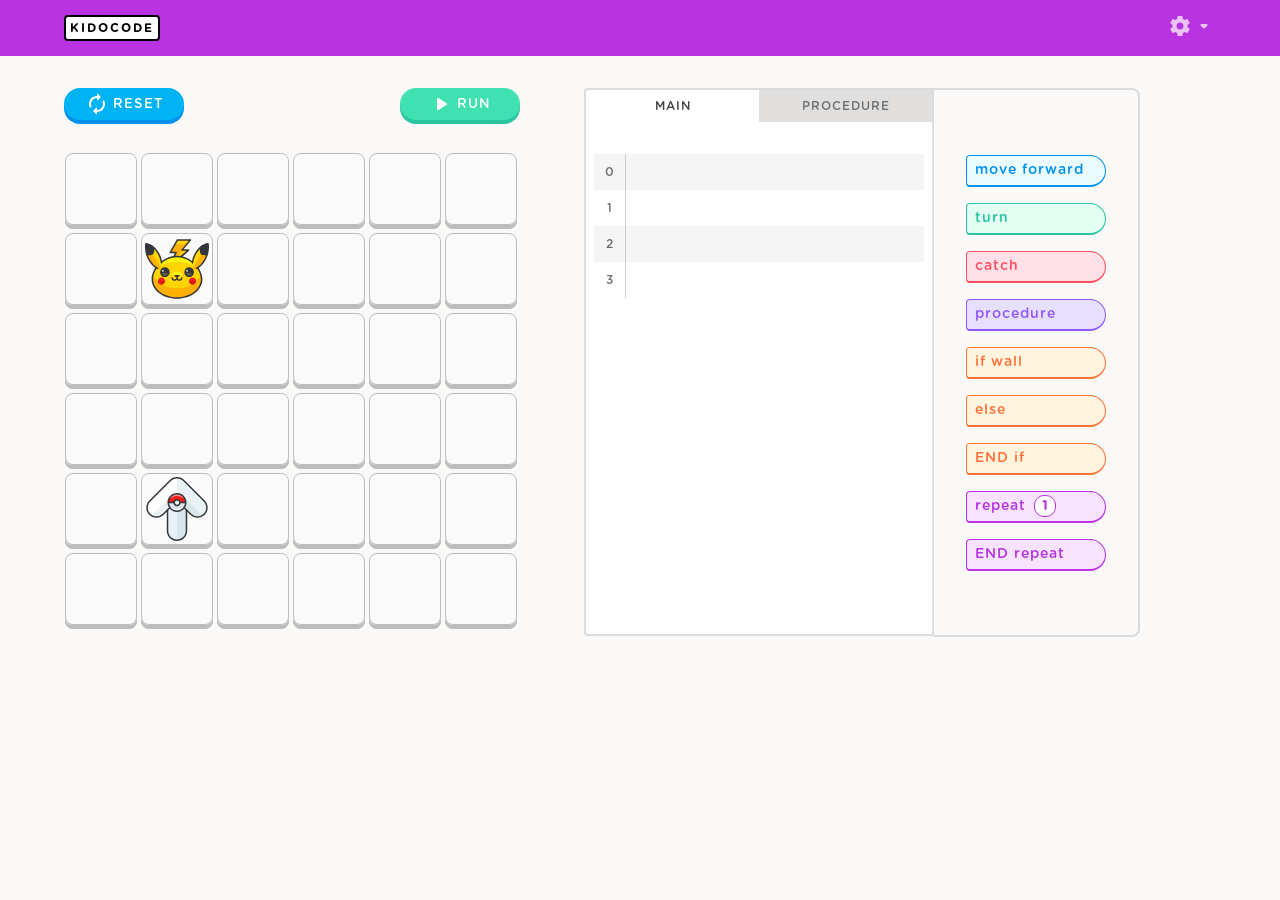
==== index.html @ e40758e6 "first commit" ====
<!DOCTYPE html>
<html lang="en">

<head>
    <meta charset="UTF-8">
    <title>Kidocode</title>
    <link rel="stylesheet" href="css/style.css" />
    <style>
        #palm-left{
            position: absolute;
            left: 0;
            bottom: 0;
            opacity: 0.2;
            z-index: -10;
        }
        #palm-right{
            position: absolute;
            right: 0;
            bottom: 0;
            opacity: 0.2;
            z-index: -10;
        }
    </style>
</head>

<body>
    <!-- <img id="palm-left" src="/img/palm-left.png" width="200px">
    <img id="palm-right" src="/img/palm-right.png" width="200px"> -->
    <nav>
        <!-- <div class="logo">poke<span style="display:inline-block; transform:rotate(180deg); font-size: 18px;margin-right: 4px;">&#8623;</span>code</div> -->
        <div class="logo">kidocode</div>

        <div class="menu">
            <div class="settings-icon" title="settings"><img src="img/settings.svg"><img src="img/arrow_drop_down.svg">
            </div>
        </div>
    </nav>
    <!-- <span>&#8623;</span> -->
    <main>
        <section id="playSection">
            <div id="btnContainer">
                <button class="reset actionbtn hover" id="reset"><img src="img/replay.svg"><span>reset</span></button>
                <button class="run actionbtn hover" id="run"><img src="img/play-arrow.svg"><span>run</span></button>
            </div>
            <div style="display:none;">
                <img id="tile" src="img/tile.svg">
                <img id="robot" src="img/up-arrow.svg">
                <img id="bitcoin" src="img/pikachu.svg">
            </div>
            <div id="canvasContainer">
                <canvas id="canvas">
                    Your browser does not support HTML5 Canvas!
                </canvas>
            </div>
        </section>

        <section id="codeSection">
            <div id="zone">
                <div class="tabs">
                    <button class="tablinks active" onclick="switchParent(event, 'parent1')">main</button>
                    <button class="tablinks" onclick="switchParent(event, 'parent2')">procedure</button>
                </div>

                <div class="code-area tabcontent parent" id="parent1" style="display: block;">
                    <div id="main-area" class="code-zone main-area">
                        <div class="code-line" draggable="true">
                            <div class="line-number"></div>
                            <div class="line-content droppable"></div>
                            <div class="delete-line" onclick="emptyLine(this)">x</div>
                        </div>
                        <div class="code-line" draggable="true">
                            <div class="line-number"></div>
                            <div class="line-content droppable"></div>
                            <div class="delete-line">x</div>
                        </div>
                        <div class="code-line" draggable="true">
                            <div class="line-number"></div>
                            <div class="line-content droppable"></div>
                            <div class="delete-line">x</div>
                        </div>
                        <div class="code-line" draggable="true">
                            <div class="line-number"></div>
                            <div class="line-content droppable"></div>
                            <div class="delete-line">x</div>
                        </div>
                    </div>
                </div>

                <div class="code-area tabcontent" id="parent2">
                    <div class="code-zone procedure-area">
                        <div class="code-line" draggable="true">
                            <div class="line-number"></div>
                            <div class="line-content droppable"></div>
                            <div class="delete-line" onclick="emptyLine(this)">x</div>
                        </div>
                        <div class="code-line" draggable="true">
                            <div class="line-number"></div>
                            <div class="line-content droppable"></div>
                            <div class="delete-line">x</div>
                        </div>
                        <div class="code-line" draggable="true">
                            <div class="line-number"></div>
                            <div class="line-content droppable"></div>
                            <div class="delete-line">x</div>
                        </div>
                    </div>
                </div>
            </div>
            <div class="code-blocks-container">
                <div id="forward" class="forward code-block draggable" data-command="forward" draggable="true">
                    <span>move forward</span>
                </div>
                <div id="turn" class="turn code-block draggable" data-command="turn" draggable="true">
                    <span>turn</span>
                </div>
                <div id="catch" class="catch code-block draggable" data-command="catch" draggable="true">
                    <span>catch</span>
                </div>
                <div id="proc" class="proc code-block draggable" data-command="proc" draggable="true">
                    <span>procedure</span>
                </div>
                <div id="ifwall" class="ifwall code-block draggable" data-command="ifwall" draggable="true">
                    <span>if wall</span>
                </div>
                <div id="else" class="else code-block draggable" data-command="else" draggable="true">
                    <span>else</span>
                </div>
                <div id="endif" class="ifwall code-block draggable" data-command="endif" draggable="true">
                    <span>END if</span>
                </div>
                <div id="repeat" class="repeat code-block draggable" data-command="repeat" draggable="true">
                        <div>repeat</div><div class="nrit" onclick="increaseValue(this)">1</div>
                       
                </div>
                <div id="endrepeat" class="repeat code-block draggable" data-command="endrepeat" draggable="true">
                    <span>END repeat</span>
                </div>
            </div>
        </section>



    </main>
    <script src="js/main.js"></script>
    <script src="js/moveable.js"></script>
    <script src="js/drag-and-drop.js"></script>
    <script>

        function emptyLine(elem){
            const previousSibling = elem.previousElementSibling;
            previousSibling.removeChild(previousSibling.childNodes[0]);
            previousSibling.classList.add('droppable');
        }
        function increaseValue(item){
            let value = Number(item.innerHTML);
             if(value<5){
                 value++;
                 item.innerHTML = value;
                
             }
             if(value>=5){
                    value = 1;
                    item.innerHTML = value;
             }
                
             
            
        }        
       
        //    const codeLine = document.getElementsByClassName("code-line");
            const lineNumber = document.getElementsByClassName("line-number");
            for (i = 0; i < lineNumber.length; i++) {
                if(lineNumber[i].parentElement.parentElement.classList.contains('main-area'))
                    lineNumber[i].innerHTML=i;
            }
            function blockImportance(block){
                if(block.classList.contains('forward')){
                    return 1;
                }
                if(block.classList.contains('ifwall')){
                    return 2;
                }
                if(block.classList.contains('repeat')){
                    return 3;
                }
            }
            const children = document.getElementById('main-area').children;
            for (let i = 0; i < children.length; i++) {
                let element = children[i].childNodes[3].childNodes[1];
                element.style.backgroundColor = 'red';
                 let nextElement = children[i+1].childNodes[3].childNodes[1];
                if(blockImportance(nextElement)<blockImportance(element)){
                    nextElement.style.marginLeft = "16px";
                }
            }
        
    </script>
    <script>
        function switchParent(evt, idParent) {
            var i, tabcontent, tablinks;
            tabcontent = document.getElementsByClassName("tabcontent");
            for (i = 0; i < tabcontent.length; i++) {
                tabcontent[i].style.display = "none";
                tabcontent[i].classList.remove('parent');
            }
            tablinks = document.getElementsByClassName("tablinks");
            for (i = 0; i < tablinks.length; i++) {
                tablinks[i].className = tablinks[i].className.replace(" active", "");
            }
            document.getElementById(idParent).style.display = "block";
            document.getElementById(idParent).className += " parent";
            evt.currentTarget.className += " active";
        }

    </script>
</body>

</html>
---- css/style.css ----
@font-face {
  font-family: gotham;
  src: url(/fonts/GothamRounded-Medium.otf);
}
@font-face {
  font-family: gotham;
  src: url(/fonts/GothamRounded-Bold.otf);
  font-weight: bold;
}

* {
  -moz-box-sizing: border-box;
  -webkit-box-sizing: border-box;
  box-sizing: border-box;
  margin: 0;
  padding: 0;
  -webkit-user-select: none;
  /* Chrome all / Safari all */
  -moz-user-select: none;
     /* Firefox all */
  -ms-user-select: none;
      /* IE 10+ */
  user-select: none;
          /* Likely future */;
}
:root{
  --green:#3FE1B0;
  --darkgreen:#2BC4A2;
  --blue:#00B3F5;
  --darkblue:#0290EE;
  --purple:#D64CF1;
  --darkpurple:#B933E1;
  --red:#FF505F;
  --darkred:#E02950;
  --white:#FFFFFF;
  --lightgray:#FFFFFF;
  --gray:#EAEAEA;
  --darkgray:#6E6E6E;
  --yellow:#FFBD4F;
  --darkyellow:#FFA537;
  --orange:#FE8A4F;
  --darkorange:#FF7139;
  --violet: #AC71FF;
  --darkviolet: #9059FF;
}
p, 
input {
  -webkit-user-select: text;
  -khtml-user-select: text;
  -moz-user-select: text;
  -o-user-select: text;
  user-select: text;
}

::selection {
  background: transparent;
}

::-moz-selection {
  background: transparent;
}

body {
  background-color: #FAF9F8;
  font-family: gotham, Arial, Helvetica, sans-serif;
  letter-spacing: 1px;
}

button {
  background-color: transparent;
  border: none;
  font-family: gotham, Arial, Helvetica, sans-serif;
  text-transform: uppercase;
  letter-spacing: 1px;
  text-align: center;
  transition-duration: 0.2s;
  cursor: pointer;
}

button:active, 
button:hover, 
button:focus {
  outline: none;
}

.hover:hover {
  -webkit-filter: brightness(1.1);
  filter: brightness(1.1);
}

nav {
  width: 100%;
  display: flex;
  align-items: center;
  justify-content: space-between;
  padding-left: 64px;
  padding-right: 64px;
  height: 56px;
  /* border-bottom: 2px solid #962BB9; */
  background-color: #B933E1;
    /* background-color: white; */
    /* border: 1px solid #DBDBDB; */

}
.logo{
  padding: 4px;
  text-transform: uppercase;
  border: 2px solid rgb(0, 0, 0);
  color: black;
  font-size: 12px;
  font-weight: bold;
  border-radius: 4px;
  /* background-image: linear-gradient(to right, #53FEBE, #00B3F5); */
  background-color: white;
  letter-spacing: 2px;
  
}
.logo:hover {
	animation-name: rubberBand;
	animation-duration: .35s;
}

@-webkit-keyframes rubberBand {
  0% {transform: scale(1);}
  30% {transform: scaleX(0.95) scaleY(1.05);}
  60% {transform: scaleX(1.05) scaleY(0.95);}
  100% {transform: scale(1);}
}

@keyframes rubberBand {
  0% {transform: scale(1);}
  30% {transform: scaleX(0.95) scaleY(1.05);}
  60% {transform: scaleX(1.05) scaleY(0.95);}
  100% {transform: scale(1);}
}
.menu{
 
}
.settings-icon{
  cursor: pointer;
  opacity: 0.7;
  transition: 0.2s;
}
.settings-icon:hover{
  opacity: 1;
}
.actionbtn{
  height: 32px;
  width: 120px;
  display: flex;
  justify-content: center;
  align-items: center;
  border-radius: 16px;
  color: white;
  transition: 0.2s;
}
.actionbtn span{
  margin-left: 4px;
}
.run{
  background-color: var(--green);
  box-shadow: 0 4px var(--darkgreen);
}
.reset{
  background-color: var(--blue);
  box-shadow: 0 4px var(--darkblue);
}
#reset:active, #run:active{
  box-shadow:none;
  transform: translateY(4px);
}

main {
  width: 100%;
  display: flex;
  /* justify-content: center; */
  gap: 64px;
  padding-left: 64px;
  padding-top: 32px;
}
#btnContainer{
  display: flex;
  justify-content: space-between;
  margin-bottom: 32px;
}
#canvasContainer {

}

#codeSection {
  display: flex;
}
#zone{
  width: 350px;
}

.code-blocks-container{
  display: flex;
  flex-direction: column;
  justify-content: center;
  padding: 32px;
  gap: 16px;
  background-color:transparent;
  border: 2px solid #DBDBDB;
  border-left: none;
  border-radius: 0 8px 8px 0;
}

.code-block {
  width: 140px;
  height: 32px;
  /* line-height: 30px; */
  display: flex;
  flex-direction: row;
  align-items: center;
  padding-left: 8px;
  border-radius: 4px 16px 16px 4px;
  font-size: 14px;
  border: 1px solid;
  border-bottom-width: 2px;
  /* border-style: solid; */
  /* color:  var(--white);
  border: 2px solid var(--darkpurple);
  background-color: #F7E3FF; */
}
.draggable {
  cursor: move; /* fallback: no `url()` support or images disabled */
  cursor: -webkit-grab;
  cursor:    -moz-grab;
  cursor: grab;
}

.draggable:active {
  cursor: -webkit-grabbing;
  cursor:    -moz-grabbing;
  cursor:         grabbing;
}
.draggable:hover{
   /* -webkit-filter: brightness(1.2);
  filter: brightness(1.2);  */
  box-shadow:  0 4px 10px 0 rgba(0, 0, 0, 0.3);
}
.src-move:hover{
  cursor: move;
}
.repeat{
  color:  var(--darkpurple);
  border-color: var(--darkpurple);
  background-color: #F7E3FF;
}
.forward{
  color: var(--darkblue);
  border-color: var(--darkblue);
  background-color: #EBFCFF;
}
.catch{
  color: var(--red);
  border-color: var(--red);
  background-color: #FFE0E8;
}
.turn{
  color: var(--darkgreen);
  border-color: var(--darkgreen);
  background-color: #E3FFF3;
}
.proc{
  color: var(--darkviolet);
  border-color: var(--darkviolet);
  background-color: #E6DFFF;
}
.ifwall{
  color: var(--darkorange);
  border-color: var(--darkorange);
  background-color: #FFF4DE;
}
.else{
  color: var(--darkorange);
  border-color: var(--darkorange);
  background-color: #FFF4DE;
}

.nrit{
  cursor: pointer;
  display: flex;
  justify-content: center;
  align-items: center;
  width: 22px;
  height: 22px;
  background-color: white;
  border: 1px solid var(--darkpurple);
  margin-left: 8px;
  border-radius: 10px;
  font-weight: bold;
}
.code-area{
  width: 100%;
  display: flex;
  height: 514px;
  padding-top: 32px;
  padding-left: 8px;
  padding-right: 8px;
  background-color: #ffffff;
  border-radius: 0px 0px 0px 4px;
  border: 2px solid #DBDBDB;
  border-top: none;
  overflow: hidden;
}
.function:hover{
  overflow-y: auto;
}
.function::-webkit-scrollbar-track
 {
   
   background-color: #F7E3FF;
 }
 
 .function::-webkit-scrollbar
 {
   width: 6px;
 }
 
 .function::-webkit-scrollbar-thumb
 {
   background-image: linear-gradient(rgba(187, 64, 225, 0.7), rgba(61, 131, 223, 0.7));
   border-radius: 4px;
 }
 .function::-webkit-scrollbar-thumb:hover {
  background-image: linear-gradient(rgba(187, 64, 225, 1), rgba(61, 131, 223, 1));
}  
.code-zone{

}

.code-line{
  cursor: move;
  height: 36px;
  width: 100%;
  display: flex;
}
.code-line:nth-child(odd){
  background-color: #F5F5F5;
}
.line-number{
  display: flex;
  justify-content: center;
  align-items: center;
  width: 40px;
  font-size: 12px;
  color: #6E6E6E;
  border-right: 1px solid #ccc;
}
.line-number span{
  margin-left: 0px;
  font-size: 18px;
}
.line-content{
  width: 100%;
  padding-left: 16px;
  padding-right: 8px;
}
.delete-line{
  cursor: pointer;
  display: flex;
  justify-content: center;
  align-items: center;
  color: #FF848C;
  font-weight: bold;
  font-size: 20px;
  padding:0 8px;
  opacity: 0;
}
.delete-line:hover{
  color: var(--red);
}
.delete-line:active{
  transform: scale(1.2);
}
.code-line:hover .delete-line{
  opacity: 1;
}
/* Style the tab */
.tabs {
  height: 34px;
  border-radius: 4px 0px 0px 0px;
  background-color: #E1DFDD;
  border: 2px solid #DBDBDB;

}
  
  /* Style the buttons inside the tab */
.tabs button {
  background-color: inherit;
  float: left;
  width: 50%;
  border-radius: 3px 0px 0px 0px;
  border: none;
  outline: none;
  cursor: pointer;
  transition: 0.3s;
  font-size: 12px;
  height: 32px;
  text-transform: uppercase;
  color: #6E6E6E;
}

.tabs button:hover {
  background-color: #F1F1F1;
}
  
  /* Create an active/current tablink class */
.tabs button.active {
  background-color: #ffffff;
  /* font-weight: bold; */
  color: #424242;
}
  
  /* Style the tab content */
.tabcontent {
  display: none;
}
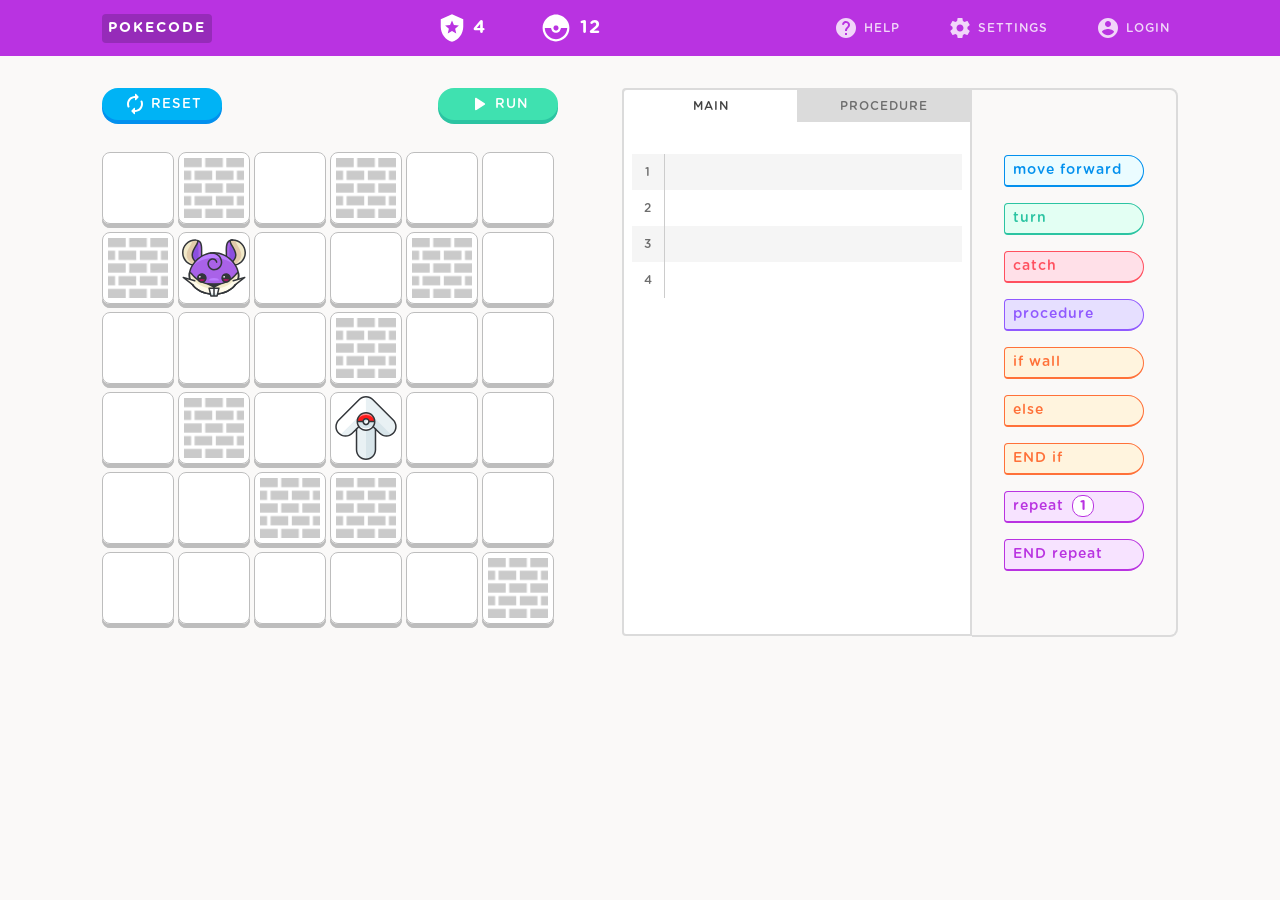
==== commit 40df9c2d: "movement added" ====
--- a/index.html
+++ b/index.html
@@ -5,41 +5,30 @@
     <meta charset="UTF-8">
     <title>Kidocode</title>
     <link rel="stylesheet" href="css/style.css" />
-    <style>
-        #palm-left{
-            position: absolute;
-            left: 0;
-            bottom: 0;
-            opacity: 0.2;
-            z-index: -10;
-        }
-        #palm-right{
-            position: absolute;
-            right: 0;
-            bottom: 0;
-            opacity: 0.2;
-            z-index: -10;
-        }
-    </style>
+    <link rel="preconnect" href="https://fonts.gstatic.com">
+    <link rel="preconnect" href="https://fonts.gstatic.com">
 </head>
 
 <body>
-    <!-- <img id="palm-left" src="/img/palm-left.png" width="200px">
-    <img id="palm-right" src="/img/palm-right.png" width="200px"> -->
     <nav>
-        <!-- <div class="logo">poke<span style="display:inline-block; transform:rotate(180deg); font-size: 18px;margin-right: 4px;">&#8623;</span>code</div> -->
-        <div class="logo">kidocode</div>
+        <div class="logo">pokecode</div>
 
+        <div class="status">
+            <div class="level"><img src="img/local_police-black-36dp.svg">&nbsp;<span class="nrlevel">4&nbsp;</span></div>
+            <div class="poke"><img src="img/pokeb.svg"><span class="nrpokemons">12</span></div>
+        </div>
         <div class="menu">
-            <div class="settings-icon" title="settings"><img src="img/settings.svg"><img src="img/arrow_drop_down.svg">
-            </div>
+            <div class="help-icon"><img src="img/help.svg">help</div>
+            <div class="settings-icon"><img src="img/settings.svg">settings</div>
+            <div class="settings-icon"><img src="img/account.svg">login</div>
         </div>
+       
     </nav>
-    <!-- <span>&#8623;</span> -->
     <main>
-        <section id="playSection">
+        <section class="play-section">
             <div id="btnContainer">
                 <button class="reset actionbtn hover" id="reset"><img src="img/replay.svg"><span>reset</span></button>
+                
                 <button class="run actionbtn hover" id="run"><img src="img/play-arrow.svg"><span>run</span></button>
             </div>
             <div style="display:none;">
@@ -60,49 +49,36 @@
                     <button class="tablinks active" onclick="switchParent(event, 'parent1')">main</button>
                     <button class="tablinks" onclick="switchParent(event, 'parent2')">procedure</button>
                 </div>
-
-                <div class="code-area tabcontent parent" id="parent1" style="display: block;">
+   
+                <div class="code-area tabcontent parent" id="parent1" style="display: flex;">
+                    <ul class="list-number">
+                        <li>1</li>
+                        <li>2</li>
+                        <li>3</li>
+                        <li>4</li>
+                    </ul>
                     <div id="main-area" class="code-zone main-area">
                         <div class="code-line" draggable="true">
-                            <div class="line-number"></div>
                             <div class="line-content droppable"></div>
                             <div class="delete-line" onclick="emptyLine(this)">x</div>
                         </div>
                         <div class="code-line" draggable="true">
-                            <div class="line-number"></div>
                             <div class="line-content droppable"></div>
-                            <div class="delete-line">x</div>
+                            <div class="delete-line" onclick="emptyLine(this)">x</div>
                         </div>
                         <div class="code-line" draggable="true">
-                            <div class="line-number"></div>
-                            <div class="line-content droppable"></div>
-                            <div class="delete-line">x</div>
+                            <div class="line-content droppable" ></div>
+                            <div class="delete-line" onclick="emptyLine(this)">x</div>
                         </div>
                         <div class="code-line" draggable="true">
-                            <div class="line-number"></div>
                             <div class="line-content droppable"></div>
-                            <div class="delete-line">x</div>
+                            <div class="delete-line" onclick="emptyLine(this)">x</div>
                         </div>
                     </div>
                 </div>
 
                 <div class="code-area tabcontent" id="parent2">
                     <div class="code-zone procedure-area">
-                        <div class="code-line" draggable="true">
-                            <div class="line-number"></div>
-                            <div class="line-content droppable"></div>
-                            <div class="delete-line" onclick="emptyLine(this)">x</div>
-                        </div>
-                        <div class="code-line" draggable="true">
-                            <div class="line-number"></div>
-                            <div class="line-content droppable"></div>
-                            <div class="delete-line">x</div>
-                        </div>
-                        <div class="code-line" draggable="true">
-                            <div class="line-number"></div>
-                            <div class="line-content droppable"></div>
-                            <div class="delete-line">x</div>
-                        </div>
                     </div>
                 </div>
             </div>
@@ -110,7 +86,7 @@
                 <div id="forward" class="forward code-block draggable" data-command="forward" draggable="true">
                     <span>move forward</span>
                 </div>
-                <div id="turn" class="turn code-block draggable" data-command="turn" draggable="true">
+                <div id="turn" class="turn code-block draggable" data-command="left" draggable="true">
                     <span>turn</span>
                 </div>
                 <div id="catch" class="catch code-block draggable" data-command="catch" draggable="true">
@@ -129,8 +105,9 @@
                     <span>END if</span>
                 </div>
                 <div id="repeat" class="repeat code-block draggable" data-command="repeat" draggable="true">
-                        <div>repeat</div><div class="nrit" onclick="increaseValue(this)">1</div>
-                       
+                    <div>repeat</div>
+                    <div class="nrit" onclick="increaseValue(this)">1</div>
+
                 </div>
                 <div id="endrepeat" class="repeat code-block draggable" data-command="endrepeat" draggable="true">
                     <span>END repeat</span>
@@ -146,54 +123,38 @@
     <script src="js/drag-and-drop.js"></script>
     <script>
 
-        function emptyLine(elem){
+        function emptyLine(elem) {
             const previousSibling = elem.previousElementSibling;
             previousSibling.removeChild(previousSibling.childNodes[0]);
             previousSibling.classList.add('droppable');
         }
-        function increaseValue(item){
+
+        // const wipers = document.querySelectorAll('.delete-line');
+        // wipers.forEach(function (item) {
+        //     item.addEventListener('click', function () {
+        //         // emptyLine(this);
+                
+        //         let previousSibling = this.previousElementSibling;
+        //         previousSibling.removeChild(previousSibling.childNodes[0]);
+        //         previousSibling.classList.add('droppable');
+        //     });
+        // });
+        function increaseValue(item) {
             let value = Number(item.innerHTML);
-             if(value<5){
-                 value++;
-                 item.innerHTML = value;
-                
-             }
-             if(value>=5){
-                    value = 1;
-                    item.innerHTML = value;
-             }
-                
-             
-            
-        }        
-       
-        //    const codeLine = document.getElementsByClassName("code-line");
-            const lineNumber = document.getElementsByClassName("line-number");
-            for (i = 0; i < lineNumber.length; i++) {
-                if(lineNumber[i].parentElement.parentElement.classList.contains('main-area'))
-                    lineNumber[i].innerHTML=i;
+            if (value < 5) {
+                value++;
+                item.innerHTML = value;
+
             }
-            function blockImportance(block){
-                if(block.classList.contains('forward')){
-                    return 1;
-                }
-                if(block.classList.contains('ifwall')){
-                    return 2;
-                }
-                if(block.classList.contains('repeat')){
-                    return 3;
-                }
+            if (value >= 5) {
+                value = 1;
+                item.innerHTML = value;
             }
-            const children = document.getElementById('main-area').children;
-            for (let i = 0; i < children.length; i++) {
-                let element = children[i].childNodes[3].childNodes[1];
-                element.style.backgroundColor = 'red';
-                 let nextElement = children[i+1].childNodes[3].childNodes[1];
-                if(blockImportance(nextElement)<blockImportance(element)){
-                    nextElement.style.marginLeft = "16px";
-                }
-            }
-        
+
+
+
+        }
+
     </script>
     <script>
         function switchParent(evt, idParent) {
@@ -207,7 +168,7 @@
             for (i = 0; i < tablinks.length; i++) {
                 tablinks[i].className = tablinks[i].className.replace(" active", "");
             }
-            document.getElementById(idParent).style.display = "block";
+            document.getElementById(idParent).style.display = "flex";
             document.getElementById(idParent).className += " parent";
             evt.currentTarget.className += " active";
         }
--- a/css/style.css
+++ b/css/style.css
@@ -1,11 +1,14 @@
 @font-face {
-  font-family: gotham;
-  src: url(/fonts/GothamRounded-Medium.otf);
+  font-family: 'gotham';
+  src: url(../fonts/GothamRounded-Medium.otf);
+  font-style: normal;
+  font-weight: 500;
 }
 @font-face {
-  font-family: gotham;
-  src: url(/fonts/GothamRounded-Bold.otf);
-  font-weight: bold;
+  font-family: 'gotham';
+  src: url(../fonts/GothamRounded-Bold.otf);
+  font-style: normal;
+  font-weight: 700;
 }
 
 * {
@@ -62,14 +65,17 @@
 
 body {
   background-color: #FAF9F8;
-  font-family: gotham, Arial, Helvetica, sans-serif;
+  /* background-color: #FAFAFA; */
+  font-family: gotham, 'Segoe UI', Tahoma, Geneva, Verdana, sans-serif;
+  font-weight: 500;
   letter-spacing: 1px;
 }
 
 button {
   background-color: transparent;
   border: none;
-  font-family: gotham, Arial, Helvetica, sans-serif;
+  font-family: gotham;
+  font-weight: 500;
   text-transform: uppercase;
   letter-spacing: 1px;
   text-align: center;
@@ -93,25 +99,25 @@
   display: flex;
   align-items: center;
   justify-content: space-between;
-  padding-left: 64px;
-  padding-right: 64px;
+  padding: 0 8%;
   height: 56px;
   /* border-bottom: 2px solid #962BB9; */
   background-color: #B933E1;
-    /* background-color: white; */
-    /* border: 1px solid #DBDBDB; */
+    /* background-image: linear-gradient(to right, #B933E1, #c358e4); */
+    /* background-color: white;
+    border-bottom: 1px solid #DBDBDB; */
 
 }
 .logo{
-  padding: 4px;
+  padding: 6px;
   text-transform: uppercase;
-  border: 2px solid rgb(0, 0, 0);
-  color: black;
-  font-size: 12px;
+  /* border: 2px solid #712290; */
+  color: rgb(255, 255, 255);
+  font-size: 14px;
   font-weight: bold;
   border-radius: 4px;
   /* background-image: linear-gradient(to right, #53FEBE, #00B3F5); */
-  background-color: white;
+  background-color: #962BB9;
   letter-spacing: 2px;
   
 }
@@ -133,16 +139,67 @@
   60% {transform: scaleX(1.05) scaleY(0.95);}
   100% {transform: scale(1);}
 }
+.poke{
+  cursor: pointer;
+  display: flex;
+  padding: 2px 8px;
+  border-radius: 20px;
+  align-items: center;
+}
+.nrpokemons{
+  font-size: 18px;
+  color: white;
+  font-weight: 700;
+  margin-left: 8px;
+}
 .menu{
+  display: flex;
+  gap: 32px;
  
 }
-.settings-icon{
-  cursor: pointer;
-  opacity: 0.7;
-  transition: 0.2s;
-}
-.settings-icon:hover{
+.status{
+  display: flex;
+  gap: 32px;
+}
+.settings-icon, .help-icon{
+  display: flex;
+  align-items: center;
+  padding: 4px 8px;
+  border-radius: 40px;
+  gap: 6px;
+  text-transform: uppercase;
+  font-size: 12px;
+  cursor: pointer;
+  color: #ffffff;
+  opacity: 0.8;
+  transition: 0.3s;
+}
+.settings-icon:hover, .help-icon:hover{
+  background-color: #962BB9;
   opacity: 1;
+}
+.settings-icon:active, .help-icon:active{
+  background-color: #712290;
+  opacity: 1;
+
+}
+.level{
+  cursor: pointer;
+  display: flex;
+  padding: 2px 8px;
+  border-radius: 20px;
+  align-items: center;
+}
+.poke:hover{
+  background-color: #962BB9;
+}
+.level:hover{
+  background-color: #962BB9;
+}
+.nrlevel{
+  font-size: 18px;
+  color: white;
+  font-weight: 700;
 }
 .actionbtn{
   height: 32px;
@@ -173,10 +230,12 @@
 main {
   width: 100%;
   display: flex;
-  /* justify-content: center; */
-  gap: 64px;
-  padding-left: 64px;
+  justify-content: space-between;
+  padding:0 8%;
   padding-top: 32px;
+}
+.play-section{
+  margin-right: 64px;
 }
 #btnContainer{
   display: flex;
@@ -184,7 +243,7 @@
   margin-bottom: 32px;
 }
 #canvasContainer {
-
+ 
 }
 
 #codeSection {
@@ -192,6 +251,7 @@
 }
 #zone{
   width: 350px;
+  
 }
 
 .code-blocks-container{
@@ -239,6 +299,7 @@
    /* -webkit-filter: brightness(1.2);
   filter: brightness(1.2);  */
   box-shadow:  0 4px 10px 0 rgba(0, 0, 0, 0.3);
+  transform: scale(1.01);
 }
 .src-move:hover{
   cursor: move;
@@ -326,9 +387,25 @@
  }
  .function::-webkit-scrollbar-thumb:hover {
   background-image: linear-gradient(rgba(187, 64, 225, 1), rgba(61, 131, 223, 1));
-}  
+}
+.list-number{
+  display: block;
+  width: 10%;
+}
+.list-number li{
+  display: flex;
+  justify-content: center;
+  align-items: center;
+  height: 36px;
+  font-size: 12px;
+  color: #6E6E6E;
+  border-right: 1px solid #ccc;
+}
+.list-number li:nth-child(odd){
+  background-color: #F5F5F5;
+}
 .code-zone{
-
+width: 90%;
 }
 
 .code-line{
@@ -336,25 +413,18 @@
   height: 36px;
   width: 100%;
   display: flex;
+  /* border-top: 1px solid #DBDBDB; */
 }
 .code-line:nth-child(odd){
   background-color: #F5F5F5;
 }
-.line-number{
-  display: flex;
-  justify-content: center;
-  align-items: center;
-  width: 40px;
-  font-size: 12px;
-  color: #6E6E6E;
-  border-right: 1px solid #ccc;
-}
-.line-number span{
-  margin-left: 0px;
-  font-size: 18px;
+.code-line:last-child{
+  /* border-bottom: 1px solid #DBDBDB; */
 }
 .line-content{
   width: 100%;
+  display: flex;
+  align-items: center;
   padding-left: 16px;
   padding-right: 8px;
 }
@@ -378,11 +448,14 @@
 .code-line:hover .delete-line{
   opacity: 1;
 }
+.dashed-border{
+  border: 2px dashed #F6B9FF;
+}
 /* Style the tab */
 .tabs {
   height: 34px;
   border-radius: 4px 0px 0px 0px;
-  background-color: #E1DFDD;
+  background-color: #DBDBDB;
   border: 2px solid #DBDBDB;
 
 }
@@ -417,4 +490,4 @@
   /* Style the tab content */
 .tabcontent {
   display: none;
-}
+}
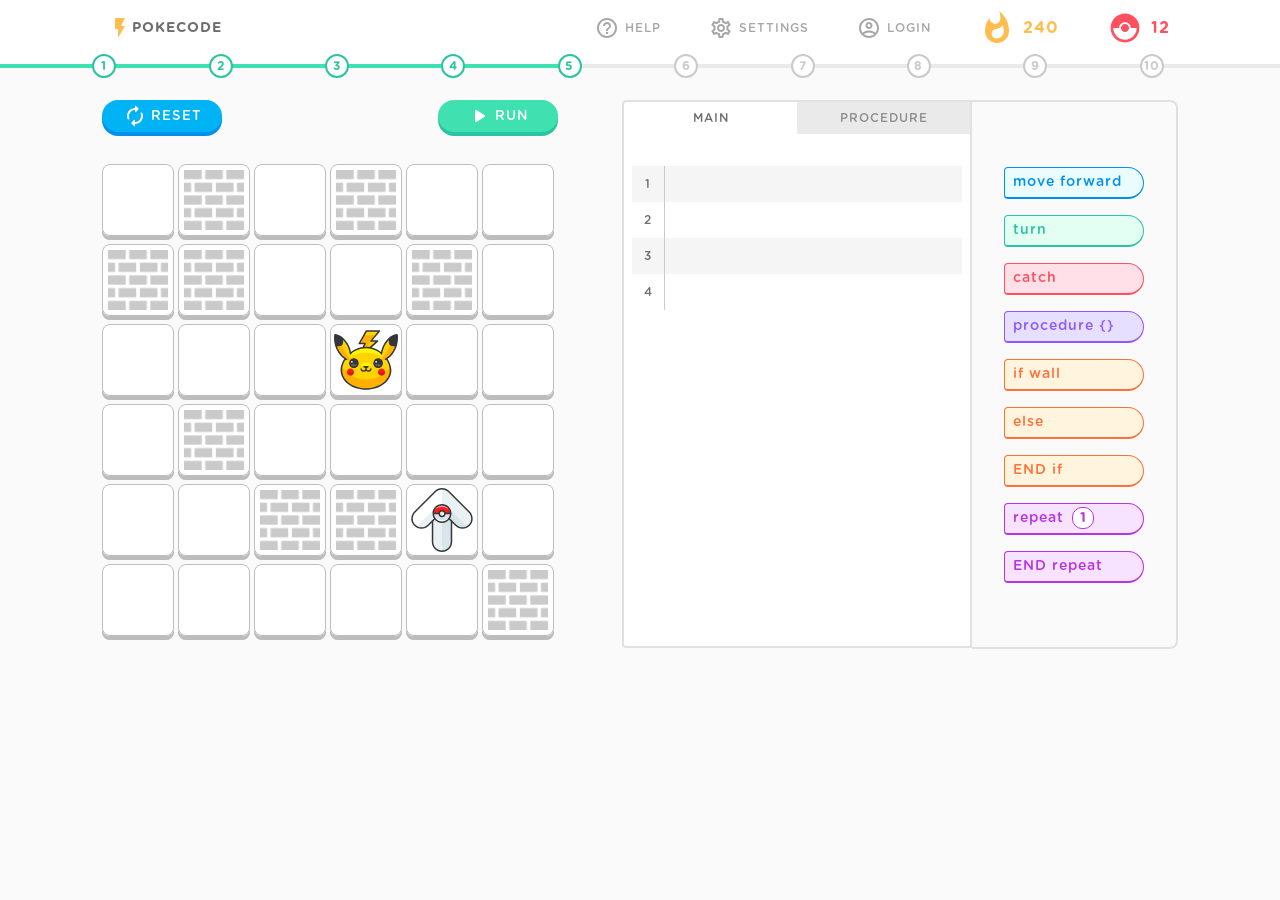
==== commit 187e4e3d: "progress indicator + deleted unused files" ====
--- a/index.html
+++ b/index.html
@@ -3,44 +3,56 @@
 
 <head>
     <meta charset="UTF-8">
-    <title>Kidocode</title>
+    <title>PokeCode</title>
     <link rel="stylesheet" href="css/style.css" />
-    <link rel="preconnect" href="https://fonts.gstatic.com">
-    <link rel="preconnect" href="https://fonts.gstatic.com">
 </head>
 
 <body>
-    <nav>
-        <div class="logo">pokecode</div>
+    <header>
+        <nav>
+            <div class="logo">
+                <img src="img/flash_on_black_24dp.svg">
+                pokecode
+            </div>
 
-        <div class="status">
-            <div class="level"><img src="img/local_police-black-36dp.svg">&nbsp;<span class="nrlevel">4&nbsp;</span></div>
-            <div class="poke"><img src="img/pokeb.svg"><span class="nrpokemons">12</span></div>
+            <div class="menu">
+                <div class="help-icon"><img src="img/help_outline_black_24dp.svg">help</div>
+                <div class="settings-icon"><img src="img/settings_black_24dp.svg">settings</div>
+                <div class="settings-icon"><img src="img/account_circle_black_24dp.svg">login</div>
+                <div class="status">
+                    <div class="xp"><img src="img/whatshot_black_36dp.svg"><span class="nrxp">240</span></div>
+                    <div class="poke"><img src="img/catching_pokemon_black_36dp.svg"><span class="nrpokemons">12</span>
+                    </div>
+                </div>
+            </div>
+        </nav>
+        <div class="progress-indicator">
+            <div class="level level-active"><span>1</span></div>
+            <div class="level level-active"><span>2</span></div>
+            <div class="level level-active"><span>3</span></div>
+            <div class="level level-active"><span>4</span></div>
+            <div class="level level-active"><span>5</span></div>
+            <div class="level"><span>6</span></div>
+            <div class="level"><span>7</span></div>
+            <div class="level"><span>8</span></div>
+            <div class="level"><span>9</span></div>
+            <div class="level"><span>10</span></div>
+            <div class="level"></div>
         </div>
-        <div class="menu">
-            <div class="help-icon"><img src="img/help.svg">help</div>
-            <div class="settings-icon"><img src="img/settings.svg">settings</div>
-            <div class="settings-icon"><img src="img/account.svg">login</div>
-        </div>
-       
-    </nav>
+    </header>
     <main>
         <section class="play-section">
             <div id="btnContainer">
                 <button class="reset actionbtn hover" id="reset"><img src="img/replay.svg"><span>reset</span></button>
-                
+
                 <button class="run actionbtn hover" id="run"><img src="img/play-arrow.svg"><span>run</span></button>
-            </div>
-            <div style="display:none;">
-                <img id="tile" src="img/tile.svg">
-                <img id="robot" src="img/up-arrow.svg">
-                <img id="bitcoin" src="img/pikachu.svg">
             </div>
             <div id="canvasContainer">
                 <canvas id="canvas">
                     Your browser does not support HTML5 Canvas!
                 </canvas>
             </div>
+
         </section>
 
         <section id="codeSection">
@@ -49,7 +61,7 @@
                     <button class="tablinks active" onclick="switchParent(event, 'parent1')">main</button>
                     <button class="tablinks" onclick="switchParent(event, 'parent2')">procedure</button>
                 </div>
-   
+
                 <div class="code-area tabcontent parent" id="parent1" style="display: flex;">
                     <ul class="list-number">
                         <li>1</li>
@@ -67,7 +79,7 @@
                             <div class="delete-line" onclick="emptyLine(this)">x</div>
                         </div>
                         <div class="code-line" draggable="true">
-                            <div class="line-content droppable" ></div>
+                            <div class="line-content droppable"></div>
                             <div class="delete-line" onclick="emptyLine(this)">x</div>
                         </div>
                         <div class="code-line" draggable="true">
@@ -90,10 +102,11 @@
                     <span>turn</span>
                 </div>
                 <div id="catch" class="catch code-block draggable" data-command="catch" draggable="true">
+                    <!-- <img src="img/catching_pokemon_black_18dp.svg">&nbsp; -->
                     <span>catch</span>
                 </div>
                 <div id="proc" class="proc code-block draggable" data-command="proc" draggable="true">
-                    <span>procedure</span>
+                    <span>procedure {}</span>
                 </div>
                 <div id="ifwall" class="ifwall code-block draggable" data-command="ifwall" draggable="true">
                     <span>if wall</span>
@@ -114,10 +127,11 @@
                 </div>
             </div>
         </section>
+    </main>
+    <footer>
 
+    </footer>
 
-
-    </main>
     <script src="js/main.js"></script>
     <script src="js/moveable.js"></script>
     <script src="js/drag-and-drop.js"></script>
@@ -133,7 +147,7 @@
         // wipers.forEach(function (item) {
         //     item.addEventListener('click', function () {
         //         // emptyLine(this);
-                
+
         //         let previousSibling = this.previousElementSibling;
         //         previousSibling.removeChild(previousSibling.childNodes[0]);
         //         previousSibling.classList.add('droppable');
--- a/css/style.css
+++ b/css/style.css
@@ -7,7 +7,7 @@
 @font-face {
   font-family: 'gotham';
   src: url(../fonts/GothamRounded-Bold.otf);
-  font-style: normal;
+  font-style: bold;
   font-weight: 700;
 }
 
@@ -35,39 +35,29 @@
   --darkpurple:#B933E1;
   --red:#FF505F;
   --darkred:#E02950;
-  --white:#FFFFFF;
-  --lightgray:#FFFFFF;
-  --gray:#EAEAEA;
-  --darkgray:#6E6E6E;
   --yellow:#FFBD4F;
   --darkyellow:#FFA537;
   --orange:#FE8A4F;
   --darkorange:#FF7139;
   --violet: #AC71FF;
   --darkviolet: #9059FF;
-}
-p, 
-input {
-  -webkit-user-select: text;
-  -khtml-user-select: text;
-  -moz-user-select: text;
-  -o-user-select: text;
-  user-select: text;
-}
-
-::selection {
-  background: transparent;
-}
-
-::-moz-selection {
-  background: transparent;
-}
-
+
+  --white:#ffffff;
+  --gray50:#fafafa;
+  --gray100:#f5f5f5;
+  --gray200:#eaeaea;
+  --gray300:#e1e1e1;
+  --gray400:#cacaca;
+  --gray500:#b3b3b3;
+  --gray600:#8e8e8e;
+  --gray700:#6E6E6E;
+  --gray800:#4b4b4b;
+  --gray900:#2c2c2c;
+}
 body {
-  background-color: #FAF9F8;
-  /* background-color: #FAFAFA; */
-  font-family: gotham, 'Segoe UI', Tahoma, Geneva, Verdana, sans-serif;
-  font-weight: 500;
+  background-color: var(--gray50); 
+  font-family: gotham, Tahoma, Geneva, Verdana, sans-serif;
+  font-weight: normal;
   letter-spacing: 1px;
 }
 
@@ -75,7 +65,7 @@
   background-color: transparent;
   border: none;
   font-family: gotham;
-  font-weight: 500;
+  font-weight: normal;
   text-transform: uppercase;
   letter-spacing: 1px;
   text-align: center;
@@ -93,7 +83,10 @@
   -webkit-filter: brightness(1.1);
   filter: brightness(1.1);
 }
-
+header{
+  width: 100%;
+  background-color: var(--white);
+}
 nav {
   width: 100%;
   display: flex;
@@ -101,43 +94,68 @@
   justify-content: space-between;
   padding: 0 8%;
   height: 56px;
-  /* border-bottom: 2px solid #962BB9; */
-  background-color: #B933E1;
-    /* background-image: linear-gradient(to right, #B933E1, #c358e4); */
-    /* background-color: white;
-    border-bottom: 1px solid #DBDBDB; */
-
-}
+  background-color: var(--white);
+  /* border-bottom: 1px solid #DBDBDB; */
+
+}
+/*PRPGRESS INDICATOR*/
+footer{
+  width: 100%;
+  position: absolute;
+  bottom: 16px;
+}
+.progress-indicator{
+  width: 100%;
+  display: flex;
+  margin-top: 8px;
+}
+.level{
+  width: 10%;
+  display: flex;
+  justify-content: flex-end;
+  align-items: center;
+  height: 4px;
+  background-color: var(--gray200);
+
+}
+.level span{
+  cursor: pointer;
+  display: flex;
+  height: 24px;
+  width: 24px;
+  background-color: var(--white);
+  align-items: center;
+  justify-content: center;
+  font-size: 12px;
+  font-weight: bold;
+  color: var(--gray400);
+  border-radius: 12px;
+  border: 2px solid var(--gray400);
+  transition: 0.3s ease;
+}
+.level span:hover{
+  transform: scale(1.3);
+}
+.level-active{
+background-color: var(--green);
+}
+.level-active span{
+  color: var(--darkgreen);
+  border-color: var(--darkgreen);
+  }
 .logo{
+  display: flex;
+  align-items: center;
   padding: 6px;
   text-transform: uppercase;
-  /* border: 2px solid #712290; */
-  color: rgb(255, 255, 255);
+  color: var(--gray700);
   font-size: 14px;
   font-weight: bold;
-  border-radius: 4px;
-  /* background-image: linear-gradient(to right, #53FEBE, #00B3F5); */
-  background-color: #962BB9;
-  letter-spacing: 2px;
   
 }
-.logo:hover {
-	animation-name: rubberBand;
-	animation-duration: .35s;
-}
-
-@-webkit-keyframes rubberBand {
-  0% {transform: scale(1);}
-  30% {transform: scaleX(0.95) scaleY(1.05);}
-  60% {transform: scaleX(1.05) scaleY(0.95);}
-  100% {transform: scale(1);}
-}
-
-@keyframes rubberBand {
-  0% {transform: scale(1);}
-  30% {transform: scaleX(0.95) scaleY(1.05);}
-  60% {transform: scaleX(1.05) scaleY(0.95);}
-  100% {transform: scale(1);}
+.brackets{
+  font-weight: normal;
+  font-size: 24px;
 }
 .poke{
   cursor: pointer;
@@ -147,8 +165,7 @@
   align-items: center;
 }
 .nrpokemons{
-  font-size: 18px;
-  color: white;
+  color: var(--red);
   font-weight: 700;
   margin-left: 8px;
 }
@@ -162,43 +179,37 @@
   gap: 32px;
 }
 .settings-icon, .help-icon{
-  display: flex;
-  align-items: center;
-  padding: 4px 8px;
+  /* height: 32px; */
+  display: flex;
+  align-items: center;
+  padding: 0 8px;
   border-radius: 40px;
   gap: 6px;
   text-transform: uppercase;
   font-size: 12px;
   cursor: pointer;
-  color: #ffffff;
-  opacity: 0.8;
+  color: var(--gray700);
+  opacity: 0.6;
   transition: 0.3s;
 }
 .settings-icon:hover, .help-icon:hover{
-  background-color: #962BB9;
   opacity: 1;
 }
 .settings-icon:active, .help-icon:active{
-  background-color: #712290;
+  /* background-color:#fafafa; */
   opacity: 1;
 
 }
-.level{
+.xp{
   cursor: pointer;
   display: flex;
   padding: 2px 8px;
   border-radius: 20px;
   align-items: center;
 }
-.poke:hover{
-  background-color: #962BB9;
-}
-.level:hover{
-  background-color: #962BB9;
-}
-.nrlevel{
-  font-size: 18px;
-  color: white;
+.nrxp{
+  margin-left: 8px;
+  color: var(--yellow);
   font-weight: 700;
 }
 .actionbtn{
@@ -208,7 +219,7 @@
   justify-content: center;
   align-items: center;
   border-radius: 16px;
-  color: white;
+  color: var(--white);
   transition: 0.2s;
 }
 .actionbtn span{
@@ -261,7 +272,7 @@
   padding: 32px;
   gap: 16px;
   background-color:transparent;
-  border: 2px solid #DBDBDB;
+  border: 2px solid var(--gray300);
   border-left: none;
   border-radius: 0 8px 8px 0;
 }
@@ -269,7 +280,6 @@
 .code-block {
   width: 140px;
   height: 32px;
-  /* line-height: 30px; */
   display: flex;
   flex-direction: row;
   align-items: center;
@@ -278,10 +288,6 @@
   font-size: 14px;
   border: 1px solid;
   border-bottom-width: 2px;
-  /* border-style: solid; */
-  /* color:  var(--white);
-  border: 2px solid var(--darkpurple);
-  background-color: #F7E3FF; */
 }
 .draggable {
   cursor: move; /* fallback: no `url()` support or images disabled */
@@ -296,8 +302,6 @@
   cursor:         grabbing;
 }
 .draggable:hover{
-   /* -webkit-filter: brightness(1.2);
-  filter: brightness(1.2);  */
   box-shadow:  0 4px 10px 0 rgba(0, 0, 0, 0.3);
   transform: scale(1.01);
 }
@@ -347,7 +351,7 @@
   align-items: center;
   width: 22px;
   height: 22px;
-  background-color: white;
+  background-color:var(--white);
   border: 1px solid var(--darkpurple);
   margin-left: 8px;
   border-radius: 10px;
@@ -360,33 +364,11 @@
   padding-top: 32px;
   padding-left: 8px;
   padding-right: 8px;
-  background-color: #ffffff;
+  background-color: var(--white);
   border-radius: 0px 0px 0px 4px;
-  border: 2px solid #DBDBDB;
+  border: 2px solid var(--gray300);
   border-top: none;
   overflow: hidden;
-}
-.function:hover{
-  overflow-y: auto;
-}
-.function::-webkit-scrollbar-track
- {
-   
-   background-color: #F7E3FF;
- }
- 
- .function::-webkit-scrollbar
- {
-   width: 6px;
- }
- 
- .function::-webkit-scrollbar-thumb
- {
-   background-image: linear-gradient(rgba(187, 64, 225, 0.7), rgba(61, 131, 223, 0.7));
-   border-radius: 4px;
- }
- .function::-webkit-scrollbar-thumb:hover {
-  background-image: linear-gradient(rgba(187, 64, 225, 1), rgba(61, 131, 223, 1));
 }
 .list-number{
   display: block;
@@ -398,11 +380,11 @@
   align-items: center;
   height: 36px;
   font-size: 12px;
-  color: #6E6E6E;
-  border-right: 1px solid #ccc;
+  color: var(--gray700);
+  border-right: 1px solid var(--gray400);
 }
 .list-number li:nth-child(odd){
-  background-color: #F5F5F5;
+  background-color: var(--gray100);
 }
 .code-zone{
 width: 90%;
@@ -413,13 +395,9 @@
   height: 36px;
   width: 100%;
   display: flex;
-  /* border-top: 1px solid #DBDBDB; */
 }
 .code-line:nth-child(odd){
-  background-color: #F5F5F5;
-}
-.code-line:last-child{
-  /* border-bottom: 1px solid #DBDBDB; */
+  background-color: var(--gray100);
 }
 .line-content{
   width: 100%;
@@ -433,7 +411,7 @@
   display: flex;
   justify-content: center;
   align-items: center;
-  color: #FF848C;
+  color: var(--lightred);
   font-weight: bold;
   font-size: 20px;
   padding:0 8px;
@@ -449,14 +427,14 @@
   opacity: 1;
 }
 .dashed-border{
-  border: 2px dashed #F6B9FF;
+  border: 2px dashed var(--gray400);
 }
 /* Style the tab */
 .tabs {
   height: 34px;
   border-radius: 4px 0px 0px 0px;
-  background-color: #DBDBDB;
-  border: 2px solid #DBDBDB;
+  background-color: var(--gray200);
+  border: 2px solid var(--gray300);
 
 }
   
@@ -473,21 +451,20 @@
   font-size: 12px;
   height: 32px;
   text-transform: uppercase;
-  color: #6E6E6E;
+  color: var(--gray600);
 }
 
 .tabs button:hover {
-  background-color: #F1F1F1;
+  background-color: var(--gray100);
 }
   
   /* Create an active/current tablink class */
 .tabs button.active {
-  background-color: #ffffff;
-  /* font-weight: bold; */
-  color: #424242;
+  background-color: var(--white);
+  color: var(--gray700);
 }
   
   /* Style the tab content */
 .tabcontent {
   display: none;
-}+}
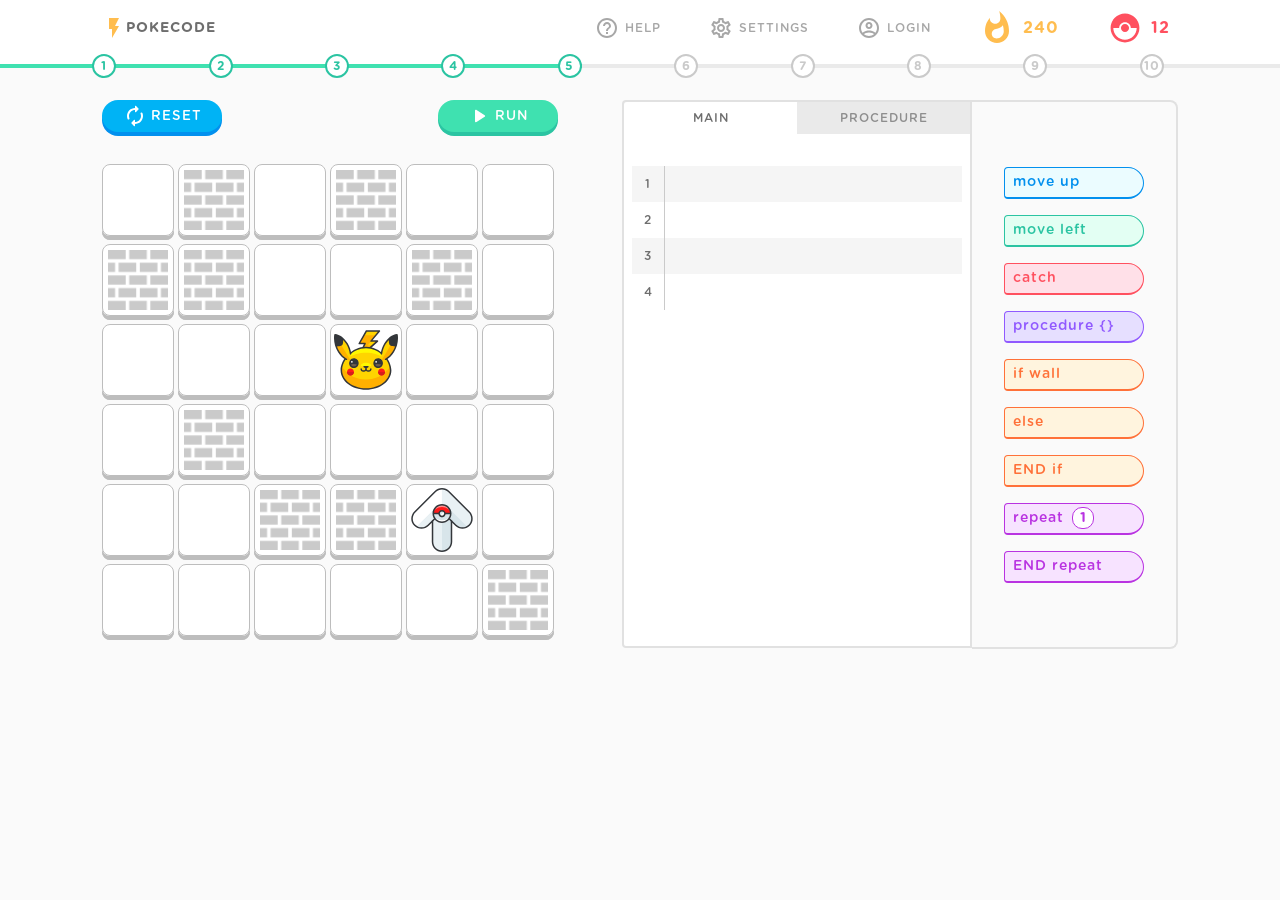
==== commit 9dc352d8: "js modules" ====
--- a/index.html
+++ b/index.html
@@ -1,32 +1,30 @@
 <!DOCTYPE html>
 <html lang="en">
-
 <head>
     <meta charset="UTF-8">
     <title>PokeCode</title>
     <link rel="stylesheet" href="css/style.css" />
 </head>
-
 <body>
     <header>
         <nav>
             <div class="logo">
-                <img src="img/flash_on_black_24dp.svg">
+                <img src="img/flash.svg">
                 pokecode
             </div>
 
             <div class="menu">
-                <div class="help-icon"><img src="img/help_outline_black_24dp.svg">help</div>
-                <div class="settings-icon"><img src="img/settings_black_24dp.svg">settings</div>
-                <div class="settings-icon"><img src="img/account_circle_black_24dp.svg">login</div>
+                <div class="menu-btn"><img src="img/help.svg">help</div>
+                <div class="menu-btn"><img src="img/settings.svg">settings</div>
+                <div class="menu-btn"><img src="img/account.svg">login</div>
                 <div class="status">
-                    <div class="xp"><img src="img/whatshot_black_36dp.svg"><span class="nrxp">240</span></div>
-                    <div class="poke"><img src="img/catching_pokemon_black_36dp.svg"><span class="nrpokemons">12</span>
+                    <div class="status-btn xp"><img src="img/flame.svg"><span class="nrxp">240</span></div>
+                    <div class="status-btn poke"><img src="img/pokeball.svg"><span class="nrpokemons">12</span>
                     </div>
                 </div>
             </div>
         </nav>
-        <div class="progress-indicator">
+        <div class="level-progress-indicator">
             <div class="level level-active"><span>1</span></div>
             <div class="level level-active"><span>2</span></div>
             <div class="level level-active"><span>3</span></div>
@@ -55,7 +53,7 @@
 
         </section>
 
-        <section id="codeSection">
+        <section id="code-section">
             <div id="zone">
                 <div class="tabs">
                     <button class="tablinks active" onclick="switchParent(event, 'parent1')">main</button>
@@ -63,96 +61,46 @@
                 </div>
 
                 <div class="code-area tabcontent parent" id="parent1" style="display: flex;">
-                    <ul class="list-number">
-                        <li>1</li>
-                        <li>2</li>
-                        <li>3</li>
-                        <li>4</li>
-                    </ul>
-                    <div id="main-area" class="code-zone main-area">
-                        <div class="code-line" draggable="true">
-                            <div class="line-content droppable"></div>
-                            <div class="delete-line" onclick="emptyLine(this)">x</div>
-                        </div>
-                        <div class="code-line" draggable="true">
-                            <div class="line-content droppable"></div>
-                            <div class="delete-line" onclick="emptyLine(this)">x</div>
-                        </div>
-                        <div class="code-line" draggable="true">
-                            <div class="line-content droppable"></div>
-                            <div class="delete-line" onclick="emptyLine(this)">x</div>
-                        </div>
-                        <div class="code-line" draggable="true">
-                            <div class="line-content droppable"></div>
-                            <div class="delete-line" onclick="emptyLine(this)">x</div>
-                        </div>
-                    </div>
                 </div>
 
                 <div class="code-area tabcontent" id="parent2">
-                    <div class="code-zone procedure-area">
-                    </div>
                 </div>
             </div>
             <div class="code-blocks-container">
-                <div id="forward" class="forward code-block draggable" data-command="forward" draggable="true">
-                    <span>move forward</span>
+                <div id="forward" class="forward code-block draggable" data-instruction="forward" draggable="true">
+                    <span>move up</span>
                 </div>
-                <div id="turn" class="turn code-block draggable" data-command="left" draggable="true">
-                    <span>turn</span>
+                <div id="turn" class="turn code-block draggable" data-instruction="left" draggable="true">
+                    <span>move left</span>
                 </div>
-                <div id="catch" class="catch code-block draggable" data-command="catch" draggable="true">
-                    <!-- <img src="img/catching_pokemon_black_18dp.svg">&nbsp; -->
+                <div id="catch" class="catch code-block draggable" data-instruction="catch" draggable="true">
                     <span>catch</span>
                 </div>
-                <div id="proc" class="proc code-block draggable" data-command="proc" draggable="true">
+                <div id="proc" class="proc code-block draggable" data-instruction="proc" draggable="true">
                     <span>procedure {}</span>
                 </div>
-                <div id="ifwall" class="ifwall code-block draggable" data-command="ifwall" draggable="true">
+                <div id="ifwall" class="if code-block draggable" data-instruction="ifwall" draggable="true">
                     <span>if wall</span>
                 </div>
-                <div id="else" class="else code-block draggable" data-command="else" draggable="true">
+                <div id="else" class="if code-block draggable" data-instruction="else" draggable="true">
                     <span>else</span>
                 </div>
-                <div id="endif" class="ifwall code-block draggable" data-command="endif" draggable="true">
+                <div id="endif" class="if code-block draggable" data-instruction="endif" draggable="true">
                     <span>END if</span>
                 </div>
-                <div id="repeat" class="repeat code-block draggable" data-command="repeat" draggable="true">
+                <div id="repeat" class="repeat code-block draggable" data-instruction="repeat" draggable="true">
                     <div>repeat</div>
                     <div class="nrit" onclick="increaseValue(this)">1</div>
-
                 </div>
-                <div id="endrepeat" class="repeat code-block draggable" data-command="endrepeat" draggable="true">
+                <div id="endrepeat" class="repeat code-block draggable" data-instruction="endrepeat" draggable="true">
                     <span>END repeat</span>
                 </div>
             </div>
         </section>
     </main>
     <footer>
-
     </footer>
-
-    <script src="js/main.js"></script>
-    <script src="js/moveable.js"></script>
-    <script src="js/drag-and-drop.js"></script>
     <script>
-
-        function emptyLine(elem) {
-            const previousSibling = elem.previousElementSibling;
-            previousSibling.removeChild(previousSibling.childNodes[0]);
-            previousSibling.classList.add('droppable');
-        }
-
-        // const wipers = document.querySelectorAll('.delete-line');
-        // wipers.forEach(function (item) {
-        //     item.addEventListener('click', function () {
-        //         // emptyLine(this);
-
-        //         let previousSibling = this.previousElementSibling;
-        //         previousSibling.removeChild(previousSibling.childNodes[0]);
-        //         previousSibling.classList.add('droppable');
-        //     });
-        // });
         function increaseValue(item) {
             let value = Number(item.innerHTML);
             if (value < 5) {
@@ -164,9 +112,6 @@
                 value = 1;
                 item.innerHTML = value;
             }
-
-
-
         }
 
     </script>
@@ -188,6 +133,7 @@
         }
 
     </script>
+    <script type="module" src="js/main.js"></script>
 </body>
 
 </html>
--- a/css/style.css
+++ b/css/style.css
@@ -1,3 +1,4 @@
+/* TYPOGRAPHY */
 @font-face {
   font-family: 'gotham';
   src: url(../fonts/GothamRounded-Medium.otf);
@@ -10,7 +11,7 @@
   font-style: bold;
   font-weight: 700;
 }
-
+/* GENERAL STYLES */
 * {
   -moz-box-sizing: border-box;
   -webkit-box-sizing: border-box;
@@ -20,27 +21,34 @@
   -webkit-user-select: none;
   /* Chrome all / Safari all */
   -moz-user-select: none;
-     /* Firefox all */
+  /* Firefox all */
   -ms-user-select: none;
-      /* IE 10+ */
+  /* IE 10+ */
   user-select: none;
-          /* Likely future */;
+  /* Likely future */;
 }
 :root{
-  --green:#3FE1B0;
-  --darkgreen:#2BC4A2;
-  --blue:#00B3F5;
-  --darkblue:#0290EE;
-  --purple:#D64CF1;
-  --darkpurple:#B933E1;
-  --red:#FF505F;
-  --darkred:#E02950;
+  --green:#3fe1b0;
+  --lightgreen:#e3fff3;
+  --darkgreen:#2bc4a2;
+  --blue:#00b3f5;
+  --lightblue:#ebfcff;
+  --darkblue:#0290ee;
+  --purple:#d64cf1;
+  --lightpurple:#f7e3ff;
+  --darkpurple:#b933e1;
+  --red:#ff505f;
+  --lightred:#ffe0e8;
+  --darkred:#e02950;
+  --flamingo:#ff848c;
   --yellow:#FFBD4F;
   --darkyellow:#FFA537;
   --orange:#FE8A4F;
-  --darkorange:#FF7139;
-  --violet: #AC71FF;
-  --darkviolet: #9059FF;
+  --lightorange:#fff4de;
+  --darkorange:#ff7139;
+  --violet: #ac71ff;
+  --lightviolet: #e6dfff;
+  --darkviolet: #9059ff;
 
   --white:#ffffff;
   --gray50:#fafafa;
@@ -57,6 +65,7 @@
 body {
   background-color: var(--gray50); 
   font-family: gotham, Tahoma, Geneva, Verdana, sans-serif;
+  font-size: 16px;
   font-weight: normal;
   letter-spacing: 1px;
 }
@@ -83,20 +92,19 @@
   -webkit-filter: brightness(1.1);
   filter: brightness(1.1);
 }
+/* HEADER AND MAIN NAVIGATION*/
 header{
   width: 100%;
   background-color: var(--white);
 }
 nav {
   width: 100%;
+  height: 56px;
   display: flex;
   align-items: center;
   justify-content: space-between;
+  background-color: var(--white);
   padding: 0 8%;
-  height: 56px;
-  background-color: var(--white);
-  /* border-bottom: 1px solid #DBDBDB; */
-
 }
 /*PRPGRESS INDICATOR*/
 footer{
@@ -104,7 +112,7 @@
   position: absolute;
   bottom: 16px;
 }
-.progress-indicator{
+.level-progress-indicator{
   width: 100%;
   display: flex;
   margin-top: 8px;
@@ -146,7 +154,6 @@
 .logo{
   display: flex;
   align-items: center;
-  padding: 6px;
   text-transform: uppercase;
   color: var(--gray700);
   font-size: 14px;
@@ -178,8 +185,7 @@
   display: flex;
   gap: 32px;
 }
-.settings-icon, .help-icon{
-  /* height: 32px; */
+.menu-btn{
   display: flex;
   align-items: center;
   padding: 0 8px;
@@ -192,13 +198,8 @@
   opacity: 0.6;
   transition: 0.3s;
 }
-.settings-icon:hover, .help-icon:hover{
+.menu-btn:hover{
   opacity: 1;
-}
-.settings-icon:active, .help-icon:active{
-  /* background-color:#fafafa; */
-  opacity: 1;
-
 }
 .xp{
   cursor: pointer;
@@ -253,18 +254,13 @@
   justify-content: space-between;
   margin-bottom: 32px;
 }
-#canvasContainer {
- 
-}
-
-#codeSection {
+#code-section {
   display: flex;
 }
 #zone{
   width: 350px;
   
 }
-
 .code-blocks-container{
   display: flex;
   flex-direction: column;
@@ -311,39 +307,33 @@
 .repeat{
   color:  var(--darkpurple);
   border-color: var(--darkpurple);
-  background-color: #F7E3FF;
+  background-color: var(--lightpurple);
 }
 .forward{
   color: var(--darkblue);
   border-color: var(--darkblue);
-  background-color: #EBFCFF;
+  background-color: var(--lightblue);
 }
 .catch{
   color: var(--red);
   border-color: var(--red);
-  background-color: #FFE0E8;
+  background-color: var(--lightred);
 }
 .turn{
   color: var(--darkgreen);
   border-color: var(--darkgreen);
-  background-color: #E3FFF3;
+  background-color: var(--lightgreen);
 }
 .proc{
   color: var(--darkviolet);
   border-color: var(--darkviolet);
-  background-color: #E6DFFF;
-}
-.ifwall{
+  background-color: var(--lightviolet);
+}
+.if{
   color: var(--darkorange);
   border-color: var(--darkorange);
-  background-color: #FFF4DE;
-}
-.else{
-  color: var(--darkorange);
-  border-color: var(--darkorange);
-  background-color: #FFF4DE;
-}
-
+  background-color: var(--lightorange);
+}
 .nrit{
   cursor: pointer;
   display: flex;
@@ -411,14 +401,14 @@
   display: flex;
   justify-content: center;
   align-items: center;
-  color: var(--lightred);
+  color: var(--flamingo);
   font-weight: bold;
   font-size: 20px;
   padding:0 8px;
   opacity: 0;
 }
 .delete-line:hover{
-  color: var(--red);
+  color:var(--red);
 }
 .delete-line:active{
   transform: scale(1.2);
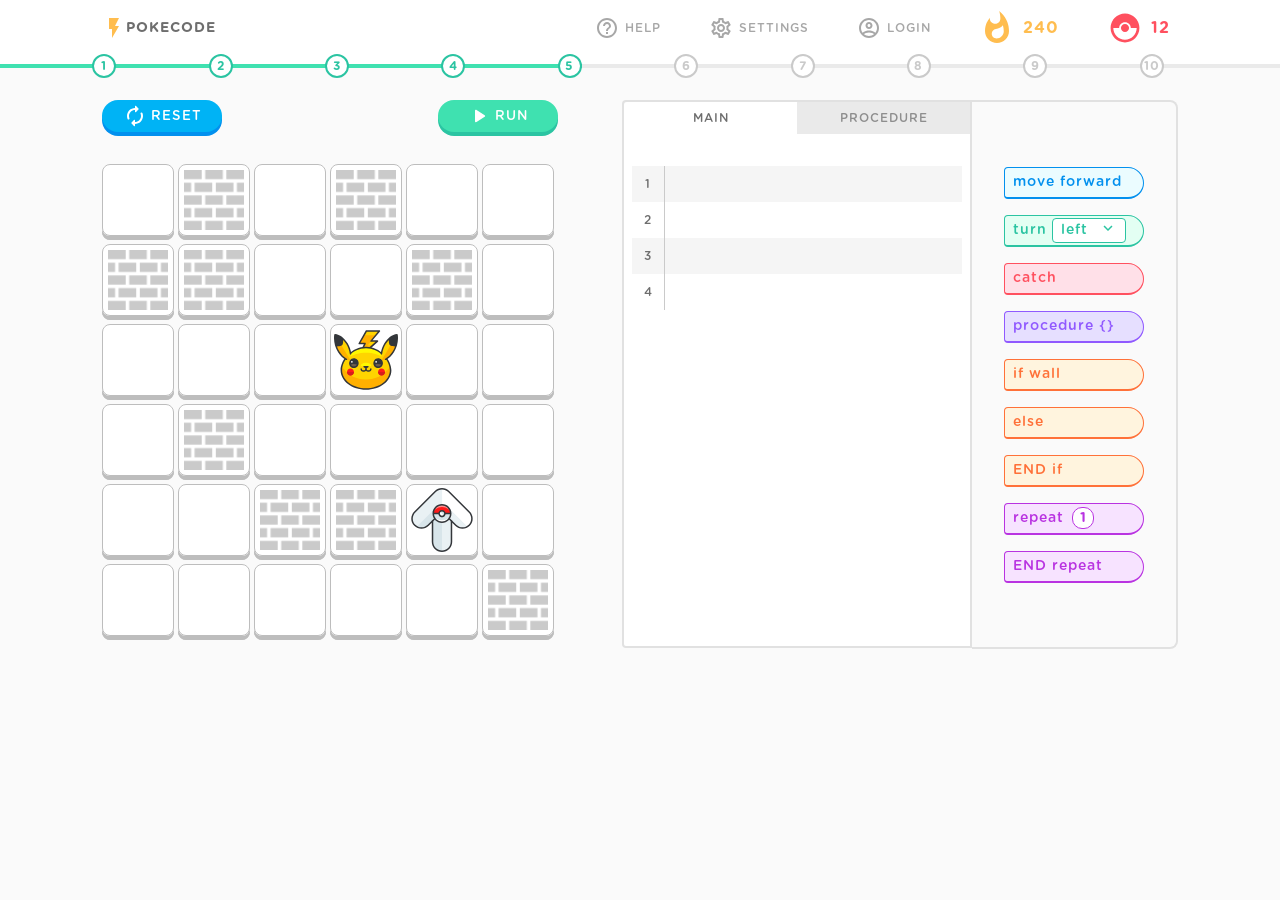
==== commit 2c0479ac: "file structure" ====
--- a/index.html
+++ b/index.html
@@ -1,25 +1,27 @@
 <!DOCTYPE html>
 <html lang="en">
+
 <head>
     <meta charset="UTF-8">
     <title>PokeCode</title>
-    <link rel="stylesheet" href="css/style.css" />
+    <link rel="stylesheet" href="styles/style.css" />
 </head>
+
 <body>
     <header>
         <nav>
             <div class="logo">
-                <img src="img/flash.svg">
+                <img src="images/flash.svg">
                 pokecode
             </div>
 
             <div class="menu">
-                <div class="menu-btn"><img src="img/help.svg">help</div>
-                <div class="menu-btn"><img src="img/settings.svg">settings</div>
-                <div class="menu-btn"><img src="img/account.svg">login</div>
+                <div class="menu-btn"><img src="images/help.svg">help</div>
+                <div class="menu-btn"><img src="images/settings.svg">settings</div>
+                <div class="menu-btn"><img src="images/account.svg">login</div>
                 <div class="status">
-                    <div class="status-btn xp"><img src="img/flame.svg"><span class="nrxp">240</span></div>
-                    <div class="status-btn poke"><img src="img/pokeball.svg"><span class="nrpokemons">12</span>
+                    <div class="status-btn xp"><img src="images/flame.svg"><span class="nrxp">240</span></div>
+                    <div class="status-btn poke"><img src="images/pokeball.svg"><span class="nrpokemons">12</span>
                     </div>
                 </div>
             </div>
@@ -41,9 +43,9 @@
     <main>
         <section class="play-section">
             <div id="btnContainer">
-                <button class="reset actionbtn hover" id="reset"><img src="img/replay.svg"><span>reset</span></button>
+                <button class="reset actionbtn hover" id="reset"><img src="images/replay.svg"><span>reset</span></button>
 
-                <button class="run actionbtn hover" id="run"><img src="img/play-arrow.svg"><span>run</span></button>
+                <button class="run actionbtn hover" id="run"><img src="images/play-arrow.svg"><span>run</span></button>
             </div>
             <div id="canvasContainer">
                 <canvas id="canvas">
@@ -67,32 +69,45 @@
                 </div>
             </div>
             <div class="code-blocks-container">
-                <div id="forward" class="forward code-block draggable" data-instruction="forward" draggable="true">
-                    <span>move up</span>
+                <div class="forward code-block draggable" data-instruction="forward" draggable="true">
+                    <span>move forward</span>
                 </div>
-                <div id="turn" class="turn code-block draggable" data-instruction="left" draggable="true">
-                    <span>move left</span>
+                <div class="turnleft code-block draggable" data-instruction="left" draggable="true">
+                    <span>turn&nbsp;</span>
+                    <div class="turn-menu" onclick="displayMenu(this)">
+                        <div class="turn-value">left</div>
+                        <div class="dropdown-arrow">
+                            <image src="images/dropdown-arrow.svg"></image>
+                        </div>
+                    </div>
+                    <div class="turn-options-menu">
+                        <div class="turn-option" onclick="selectedOption(this)">left</div>
+                        <div class="turn-option" onclick="selectedOption(this)">right</div>
+                    </div>
                 </div>
-                <div id="catch" class="catch code-block draggable" data-instruction="catch" draggable="true">
+                <!-- <div id="turnright" class="turnright code-block draggable" data-instruction="left" draggable="true">
+                    <span>turn right</span>   
+                </div> -->
+                <div class="catch code-block draggable" data-instruction="catch" draggable="true">
                     <span>catch</span>
                 </div>
-                <div id="proc" class="proc code-block draggable" data-instruction="proc" draggable="true">
+                <div class="proc code-block draggable" data-instruction="proc" draggable="true">
                     <span>procedure {}</span>
                 </div>
-                <div id="ifwall" class="if code-block draggable" data-instruction="ifwall" draggable="true">
+                <div class="if code-block draggable" data-instruction="ifwall" draggable="true">
                     <span>if wall</span>
                 </div>
-                <div id="else" class="if code-block draggable" data-instruction="else" draggable="true">
+                <div class="if code-block draggable" data-instruction="else" draggable="true">
                     <span>else</span>
                 </div>
-                <div id="endif" class="if code-block draggable" data-instruction="endif" draggable="true">
+                <div class="if code-block draggable" data-instruction="endif" draggable="true">
                     <span>END if</span>
                 </div>
-                <div id="repeat" class="repeat code-block draggable" data-instruction="repeat" draggable="true">
+                <div class="repeat code-block draggable" data-instruction="repeat" draggable="true">
                     <div>repeat</div>
                     <div class="nrit" onclick="increaseValue(this)">1</div>
                 </div>
-                <div id="endrepeat" class="repeat code-block draggable" data-instruction="endrepeat" draggable="true">
+                <div class="repeat code-block draggable" data-instruction="endrepeat" draggable="true">
                     <span>END repeat</span>
                 </div>
             </div>
@@ -100,40 +115,8 @@
     </main>
     <footer>
     </footer>
-    <script>
-        function increaseValue(item) {
-            let value = Number(item.innerHTML);
-            if (value < 5) {
-                value++;
-                item.innerHTML = value;
-
-            }
-            if (value >= 5) {
-                value = 1;
-                item.innerHTML = value;
-            }
-        }
-
-    </script>
-    <script>
-        function switchParent(evt, idParent) {
-            var i, tabcontent, tablinks;
-            tabcontent = document.getElementsByClassName("tabcontent");
-            for (i = 0; i < tabcontent.length; i++) {
-                tabcontent[i].style.display = "none";
-                tabcontent[i].classList.remove('parent');
-            }
-            tablinks = document.getElementsByClassName("tablinks");
-            for (i = 0; i < tablinks.length; i++) {
-                tablinks[i].className = tablinks[i].className.replace(" active", "");
-            }
-            document.getElementById(idParent).style.display = "flex";
-            document.getElementById(idParent).className += " parent";
-            evt.currentTarget.className += " active";
-        }
-
-    </script>
-    <script type="module" src="js/main.js"></script>
+    <script type="module" src="scripts/main.js"></script>
+    <script src="scripts/utilities.js"></script>
 </body>
 
 </html>
--- a/styles/style.css
+++ b/styles/style.css
@@ -0,0 +1,500 @@
+/* TYPOGRAPHY */
+@font-face {
+  font-family: 'gotham';
+  src: url(../fonts/GothamRounded-Medium.otf);
+  font-style: normal;
+  font-weight: 500;
+}
+@font-face {
+  font-family: 'gotham';
+  src: url(../fonts/GothamRounded-Bold.otf);
+  font-style: bold;
+  font-weight: 700;
+}
+/* GENERAL STYLES */
+* {
+  -moz-box-sizing: border-box;
+  -webkit-box-sizing: border-box;
+  box-sizing: border-box;
+  margin: 0;
+  padding: 0;
+  -webkit-user-select: none;
+  /* Chrome all / Safari all */
+  -moz-user-select: none;
+  /* Firefox all */
+  -ms-user-select: none;
+  /* IE 10+ */
+  user-select: none;
+  /* Likely future */;
+}
+:root{
+  --green:#3fe1b0;
+  --lightgreen:#e3fff3;
+  --darkgreen:#2bc4a2;
+  --blue:#00b3f5;
+  --lightblue:#ebfcff;
+  --darkblue:#0290ee;
+  --purple:#d64cf1;
+  --lightpurple:#f7e3ff;
+  --darkpurple:#b933e1;
+  --red:#ff505f;
+  --lightred:#ffe0e8;
+  --darkred:#e02950;
+  --flamingo:#ff848c;
+  --yellow:#FFBD4F;
+  --lightyellow:#ffffddcc;
+  --darkyellow:#FFA537;
+  --orange:#FE8A4F;
+  --lightorange:#fff4de;
+  --darkorange:#ff7139;
+  --violet: #ac71ff;
+  --lightviolet: #e6dfff;
+  --darkviolet: #9059ff;
+
+  --white:#ffffff;
+  --gray50:#fafafa;
+  --gray100:#f5f5f5;
+  --gray200:#eaeaea;
+  --gray300:#e1e1e1;
+  --gray400:#cacaca;
+  --gray500:#b3b3b3;
+  --gray600:#8e8e8e;
+  --gray700:#6E6E6E;
+  --gray800:#4b4b4b;
+  --gray900:#2c2c2c;
+}
+body {
+  background-color: var(--gray50); 
+  font-family: gotham, Tahoma, Geneva, Verdana, sans-serif;
+  font-size: 16px;
+  font-weight: normal;
+  letter-spacing: 1px;
+}
+
+button {
+  background-color: transparent;
+  border: none;
+  font-family: gotham;
+  font-weight: normal;
+  text-transform: uppercase;
+  letter-spacing: 1px;
+  text-align: center;
+  transition-duration: 0.2s;
+  cursor: pointer;
+}
+
+button:active, 
+button:hover, 
+button:focus {
+  outline: none;
+}
+
+.hover:hover {
+  -webkit-filter: brightness(1.1);
+  filter: brightness(1.1);
+}
+/* HEADER AND MAIN NAVIGATION*/
+header{
+  width: 100%;
+  background-color: var(--white);
+}
+nav {
+  width: 100%;
+  height: 56px;
+  display: flex;
+  align-items: center;
+  justify-content: space-between;
+  background-color: var(--white);
+  padding: 0 8%;
+}
+/*PRPGRESS INDICATOR*/
+footer{
+  width: 100%;
+  position: absolute;
+  bottom: 16px;
+}
+.level-progress-indicator{
+  width: 100%;
+  display: flex;
+  margin-top: 8px;
+}
+.level{
+  width: 10%;
+  display: flex;
+  justify-content: flex-end;
+  align-items: center;
+  height: 4px;
+  background-color: var(--gray200);
+
+}
+.level span{
+  cursor: pointer;
+  display: flex;
+  height: 24px;
+  width: 24px;
+  background-color: var(--white);
+  align-items: center;
+  justify-content: center;
+  font-size: 12px;
+  font-weight: bold;
+  color: var(--gray400);
+  border-radius: 12px;
+  border: 2px solid var(--gray400);
+  transition: 0.3s ease;
+}
+.level span:hover{
+  transform: scale(1.3);
+}
+.level-active{
+background-color: var(--green);
+}
+.level-active span{
+  color: var(--darkgreen);
+  border-color: var(--darkgreen);
+  }
+.logo{
+  display: flex;
+  align-items: center;
+  text-transform: uppercase;
+  color: var(--gray700);
+  font-size: 14px;
+  font-weight: bold;
+  
+}
+.brackets{
+  font-weight: normal;
+  font-size: 24px;
+}
+.poke{
+  cursor: pointer;
+  display: flex;
+  padding: 2px 8px;
+  border-radius: 20px;
+  align-items: center;
+}
+.nrpokemons{
+  color: var(--red);
+  font-weight: 700;
+  margin-left: 8px;
+}
+.menu{
+  display: flex;
+  gap: 32px;
+ 
+}
+.status{
+  display: flex;
+  gap: 32px;
+}
+.menu-btn{
+  display: flex;
+  align-items: center;
+  padding: 0 8px;
+  border-radius: 40px;
+  gap: 6px;
+  text-transform: uppercase;
+  font-size: 12px;
+  cursor: pointer;
+  color: var(--gray700);
+  opacity: 0.6;
+  transition: 0.3s;
+}
+.menu-btn:hover{
+  opacity: 1;
+}
+.xp{
+  cursor: pointer;
+  display: flex;
+  padding: 2px 8px;
+  border-radius: 20px;
+  align-items: center;
+}
+.nrxp{
+  margin-left: 8px;
+  color: var(--yellow);
+  font-weight: 700;
+}
+.actionbtn{
+  height: 32px;
+  width: 120px;
+  display: flex;
+  justify-content: center;
+  align-items: center;
+  border-radius: 16px;
+  color: var(--white);
+  transition: 0.2s;
+}
+.actionbtn span{
+  margin-left: 4px;
+}
+.run{
+  background-color: var(--green);
+  box-shadow: 0 4px var(--darkgreen);
+}
+.reset{
+  background-color: var(--blue);
+  box-shadow: 0 4px var(--darkblue);
+}
+#reset:active, #run:active{
+  box-shadow:none;
+  transform: translateY(4px);
+}
+
+main {
+  width: 100%;
+  display: flex;
+  justify-content: space-between;
+  padding:0 8%;
+  padding-top: 32px;
+}
+.play-section{
+  margin-right: 64px;
+}
+#btnContainer{
+  display: flex;
+  justify-content: space-between;
+  margin-bottom: 32px;
+}
+#code-section {
+  display: flex;
+}
+#zone{
+  width: 350px;
+  
+}
+.code-blocks-container{
+  display: flex;
+  flex-direction: column;
+  justify-content: center;
+  padding: 32px;
+  gap: 16px;
+  background-color:transparent;
+  border: 2px solid var(--gray300);
+  border-left: none;
+  border-radius: 0 8px 8px 0;
+}
+
+.code-block {
+  width: 140px;
+  height: 32px;
+  display: flex;
+  flex-direction: row;
+  align-items: center;
+  padding-left: 8px;
+  border-radius: 4px 16px 16px 4px;
+  font-size: 14px;
+  border: 1px solid;
+  border-bottom-width: 2px;
+}
+.draggable {
+  cursor: move; /* fallback: no `url()` support or images disabled */
+  cursor: -webkit-grab;
+  cursor:    -moz-grab;
+  cursor: grab;
+}
+
+.draggable:active {
+  cursor: -webkit-grabbing;
+  cursor:    -moz-grabbing;
+  cursor:         grabbing;
+}
+.draggable:hover{
+  box-shadow:  0 4px 10px 0 rgba(0, 0, 0, 0.3);
+  transform: scale(1.01);
+}
+.src-move:hover{
+  cursor: move;
+}
+.repeat{
+  color:  var(--darkpurple);
+  border-color: var(--darkpurple);
+  background-color: var(--lightpurple);
+}
+.forward{
+  color: var(--darkblue);
+  border-color: var(--darkblue);
+  background-color: var(--lightblue);
+}
+.catch{
+  color: var(--red);
+  border-color: var(--red);
+  background-color: var(--lightred);
+}
+.turnleft{
+  color: var(--darkgreen);
+  border-color: var(--darkgreen);
+  background-color: var(--lightgreen);
+}
+.turnright{
+  color: var(--darkyellow);
+  border-color: var(--darkyellow);
+  background-color: var(--lightyellow);
+}
+.proc{
+  color: var(--darkviolet);
+  border-color: var(--darkviolet);
+  background-color: var(--lightviolet);
+}
+.if{
+  color: var(--darkorange);
+  border-color: var(--darkorange);
+  background-color: var(--lightorange);
+}
+.nrit{
+  cursor: pointer;
+  display: flex;
+  justify-content: center;
+  align-items: center;
+  width: 22px;
+  height: 22px;
+  background-color:var(--white);
+  border: 1px solid var(--darkpurple);
+  margin-left: 8px;
+  border-radius: 10px;
+  font-weight: bold;
+}
+.turn-menu{
+  cursor: pointer;
+  display: flex;
+  align-items: center;
+  padding: 0 8px 0 8px;
+  background-color: var(--white);
+  border: 1px solid var(--darkgreen);
+  border-radius: 4px;
+}
+.turn-value{
+  width: 38px;
+}
+.turn-options-menu{
+  display: none;
+  flex-direction: column;
+  position: relative;
+  top: 35px;
+  left: -73px;
+  background-color: var(--white);
+  border: 2px solid var(--darkgreen);
+  border-radius: 4px;
+  z-index: 99;
+  box-shadow: 0px 0px 6px var(--gray600);
+  transition: 0.3 ease-in;
+}
+.turn-option{
+  cursor: pointer;
+  width: 70px;
+  padding: 4px 0 4px 8px;
+  border-radius: 3px;
+}
+.turn-option:hover{
+  background-color: var(--lightgreen);
+}
+.code-area{
+  width: 100%;
+  display: flex;
+  height: 514px;
+  padding-top: 32px;
+  padding-left: 8px;
+  padding-right: 8px;
+  background-color: var(--white);
+  border-radius: 0px 0px 0px 4px;
+  border: 2px solid var(--gray300);
+  border-top: none;
+  overflow: hidden;
+}
+.list-number{
+  display: block;
+  width: 10%;
+}
+.list-number li{
+  display: flex;
+  justify-content: center;
+  align-items: center;
+  height: 36px;
+  font-size: 12px;
+  color: var(--gray700);
+  border-right: 1px solid var(--gray400);
+}
+.list-number li:nth-child(odd){
+  background-color: var(--gray100);
+}
+.code-zone{
+width: 90%;
+}
+
+.code-line{
+  cursor: move;
+  height: 36px;
+  width: 100%;
+  display: flex;
+}
+.code-line:nth-child(odd){
+  background-color: var(--gray100);
+}
+.line-content{
+  width: 100%;
+  display: flex;
+  align-items: center;
+  padding-left: 16px;
+  padding-right: 8px;
+}
+.delete-line{
+  cursor: pointer;
+  display: flex;
+  justify-content: center;
+  align-items: center;
+  color: var(--flamingo);
+  font-weight: bold;
+  font-size: 20px;
+  padding:0 8px;
+  opacity: 0;
+}
+.delete-line:hover{
+  color:var(--red);
+}
+.delete-line:active{
+  transform: scale(1.2);
+}
+.code-line:hover .delete-line{
+  opacity: 1;
+}
+.dashed-border{
+  border: 2px dashed var(--gray400);
+}
+/* Style the tab */
+.tabs {
+  height: 34px;
+  border-radius: 4px 0px 0px 0px;
+  background-color: var(--gray200);
+  border: 2px solid var(--gray300);
+
+}
+  
+  /* Style the buttons inside the tab */
+.tabs button {
+  background-color: inherit;
+  float: left;
+  width: 50%;
+  border-radius: 3px 0px 0px 0px;
+  border: none;
+  outline: none;
+  cursor: pointer;
+  transition: 0.3s;
+  font-size: 12px;
+  height: 32px;
+  text-transform: uppercase;
+  color: var(--gray600);
+}
+
+.tabs button:hover {
+  background-color: var(--gray100);
+}
+  
+  /* Create an active/current tablink class */
+.tabs button.active {
+  background-color: var(--white);
+  color: var(--gray700);
+}
+  
+  /* Style the tab content */
+.tabcontent {
+  display: none;
+}
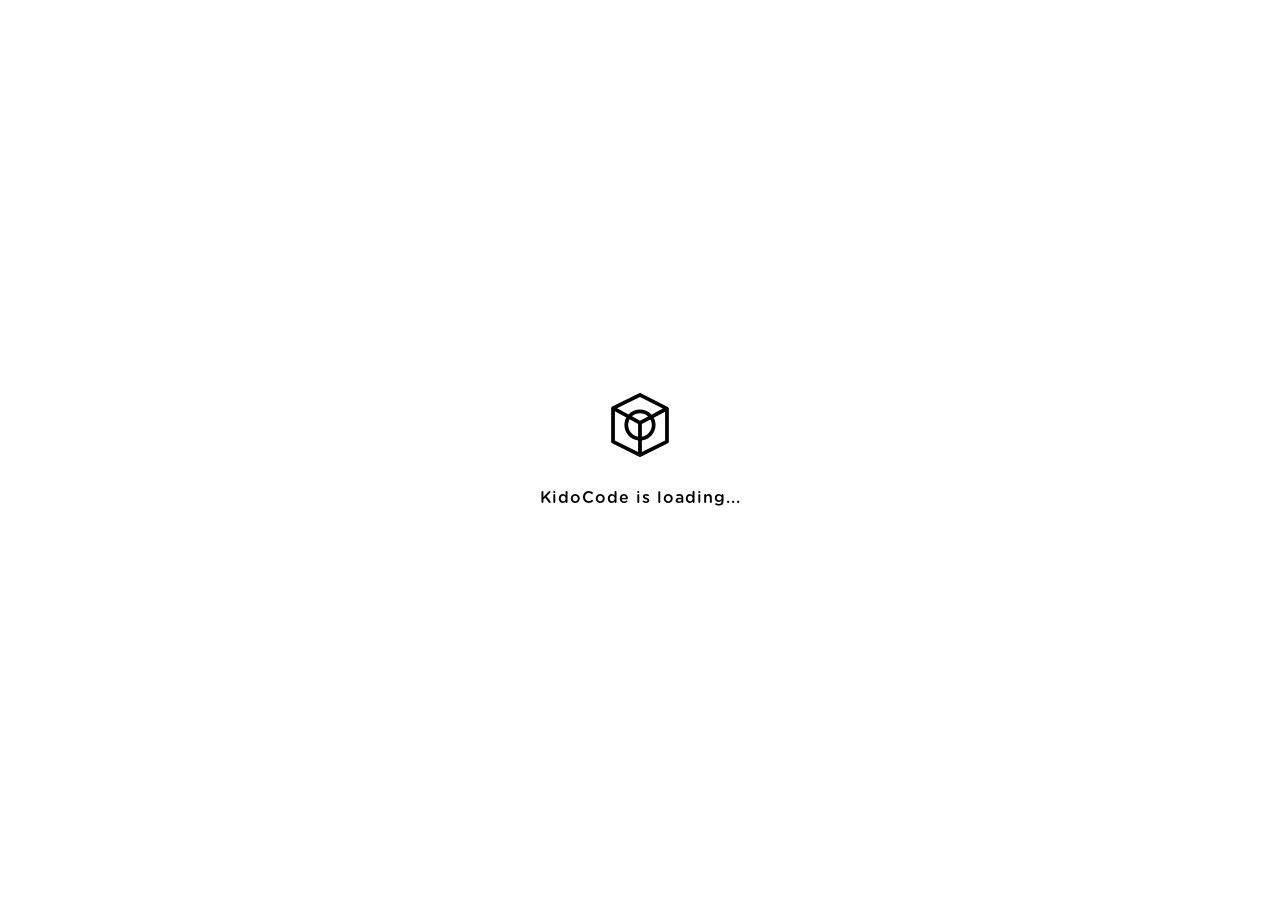
==== commit 4f772264: "massive commit" ====
--- a/index.html
+++ b/index.html
@@ -1,122 +1,150 @@
-<!DOCTYPE html>
-<html lang="en">
-
-<head>
-    <meta charset="UTF-8">
-    <title>PokeCode</title>
-    <link rel="stylesheet" href="styles/style.css" />
-</head>
-
-<body>
-    <header>
-        <nav>
-            <div class="logo">
-                <img src="images/flash.svg">
-                pokecode
-            </div>
-
-            <div class="menu">
-                <div class="menu-btn"><img src="images/help.svg">help</div>
-                <div class="menu-btn"><img src="images/settings.svg">settings</div>
-                <div class="menu-btn"><img src="images/account.svg">login</div>
-                <div class="status">
-                    <div class="status-btn xp"><img src="images/flame.svg"><span class="nrxp">240</span></div>
-                    <div class="status-btn poke"><img src="images/pokeball.svg"><span class="nrpokemons">12</span>
-                    </div>
-                </div>
-            </div>
-        </nav>
-        <div class="level-progress-indicator">
-            <div class="level level-active"><span>1</span></div>
-            <div class="level level-active"><span>2</span></div>
-            <div class="level level-active"><span>3</span></div>
-            <div class="level level-active"><span>4</span></div>
-            <div class="level level-active"><span>5</span></div>
-            <div class="level"><span>6</span></div>
-            <div class="level"><span>7</span></div>
-            <div class="level"><span>8</span></div>
-            <div class="level"><span>9</span></div>
-            <div class="level"><span>10</span></div>
-            <div class="level"></div>
-        </div>
-    </header>
-    <main>
-        <section class="play-section">
-            <div id="btnContainer">
-                <button class="reset actionbtn hover" id="reset"><img src="images/replay.svg"><span>reset</span></button>
-
-                <button class="run actionbtn hover" id="run"><img src="images/play-arrow.svg"><span>run</span></button>
-            </div>
-            <div id="canvasContainer">
-                <canvas id="canvas">
-                    Your browser does not support HTML5 Canvas!
-                </canvas>
-            </div>
-
-        </section>
-
-        <section id="code-section">
-            <div id="zone">
-                <div class="tabs">
-                    <button class="tablinks active" onclick="switchParent(event, 'parent1')">main</button>
-                    <button class="tablinks" onclick="switchParent(event, 'parent2')">procedure</button>
-                </div>
-
-                <div class="code-area tabcontent parent" id="parent1" style="display: flex;">
-                </div>
-
-                <div class="code-area tabcontent" id="parent2">
-                </div>
-            </div>
-            <div class="code-blocks-container">
-                <div class="forward code-block draggable" data-instruction="forward" draggable="true">
-                    <span>move forward</span>
-                </div>
-                <div class="turnleft code-block draggable" data-instruction="left" draggable="true">
-                    <span>turn&nbsp;</span>
-                    <div class="turn-menu" onclick="displayMenu(this)">
-                        <div class="turn-value">left</div>
-                        <div class="dropdown-arrow">
-                            <image src="images/dropdown-arrow.svg"></image>
-                        </div>
-                    </div>
-                    <div class="turn-options-menu">
-                        <div class="turn-option" onclick="selectedOption(this)">left</div>
-                        <div class="turn-option" onclick="selectedOption(this)">right</div>
-                    </div>
-                </div>
-                <!-- <div id="turnright" class="turnright code-block draggable" data-instruction="left" draggable="true">
-                    <span>turn right</span>   
-                </div> -->
-                <div class="catch code-block draggable" data-instruction="catch" draggable="true">
-                    <span>catch</span>
-                </div>
-                <div class="proc code-block draggable" data-instruction="proc" draggable="true">
-                    <span>procedure {}</span>
-                </div>
-                <div class="if code-block draggable" data-instruction="ifwall" draggable="true">
-                    <span>if wall</span>
-                </div>
-                <div class="if code-block draggable" data-instruction="else" draggable="true">
-                    <span>else</span>
-                </div>
-                <div class="if code-block draggable" data-instruction="endif" draggable="true">
-                    <span>END if</span>
-                </div>
-                <div class="repeat code-block draggable" data-instruction="repeat" draggable="true">
-                    <div>repeat</div>
-                    <div class="nrit" onclick="increaseValue(this)">1</div>
-                </div>
-                <div class="repeat code-block draggable" data-instruction="endrepeat" draggable="true">
-                    <span>END repeat</span>
-                </div>
-            </div>
-        </section>
-    </main>
-    <footer>
-    </footer>
-    <script type="module" src="scripts/main.js"></script>
-    <script src="scripts/utilities.js"></script>
-</body>
-
+<!DOCTYPE html>
+<html lang="en">
+
+<head>
+    <meta charset="UTF-8">
+    <title>KidoCode</title>
+<link rel="stylesheet" href="styles/style.css" />
+</head>
+
+<body>
+    <div id="loader" class="loader">
+        <div class="loader-content">
+        <img class="anim-logo" src="images/logo.svg" width="64" height="64">
+        <span class="anim-text">KidoCode is loading...</span>
+        </div>
+      </div>
+<div id="big-container">
+    <header>
+        <nav>
+            <div class="logo">
+                <img src="images/logo.svg" width="24" height="24"><div>&nbsp;KidoCode<sup class="beta">beta</sup></div>
+            </div>
+            <div></div>
+            <div class="menu">
+                <div id="help-btn" class="menu-btn"><img src="images/help.svg">help</div>
+                <div id="settings-btn" class="menu-btn"><img src="images/settings.svg">settings</div>
+                <div id="account-btn" class="menu-btn"><img src="images/account.svg"><span id="user-name"></span></div>
+                <div class="status">
+                    <div id="nrlevel" style="display: none;">0</div>
+                    <div class="status-btn xp"><img src="images/flame.svg"><div><span id="xp" class="nrxp">0</span></div></div>
+                    <div class="status-btn poke"><img src="images/pokeball.svg"><div><span  id = "nrpoke" class="nrpokemons">0</span> </div></div>
+                </div>
+            </div>
+        </nav>
+        <div id="level-progress-indicator" class="level-progress-indicator">
+        </div>
+    </header>
+    <main>
+        <section class="play-section">
+            <div id="btnContainer">
+                <button class="reset actionbtn hover" id="reset"><img
+                        src="images/replay.svg"><span>reset</span></button>
+                <button class="run actionbtn hover" id="run"><img src="images/play.svg"><span>run</span></button>
+            </div>
+
+            <div id="canvasContainer">
+                <canvas id="canvas">
+                    Your browser does not support HTML5 Canvas!
+                </canvas>
+            </div>
+        </section>
+
+        <section id="code-section">
+            <div id="zone">
+                <div class="tabs">
+                    <button class="tablinks link-active" onclick="switchCodePanel(event, 'main-panel')">main</button>
+                    <button class="tablinks" onclick="switchCodePanel(event, 'procedure-panel')">procedure</button>
+                </div>
+
+                <div class="code-panel" id="main-panel" style="display: flex;">
+                </div>
+
+                <div class="code-panel" id="procedure-panel">
+                </div>
+            </div>
+            <div class="code-blocks-container">
+                <div class="forward code-block draggable" data-instruction="forward" draggable="true">
+                    <span>move forward</span>
+                </div>
+                <div class="turnleft code-block draggable" data-instruction="left" draggable="true">
+                    <span>turn&nbsp;</span>
+                    <div class="turn-menu" onclick="displayMenu(this)">
+                        <div class="turn-value">left</div>
+                        <div class="dropdown-arrow">
+                            <image src="images/dropdown-arrow.svg"></image>
+                        </div>
+                    </div>
+                    <div class="turn-options-menu">
+                        <div class="turn-option" onclick="selectedOption(this)">left</div>
+                        <div class="turn-option" onclick="selectedOption(this)">right</div>
+                    </div>
+                </div>
+                <div class="catch code-block draggable" data-instruction="catch" draggable="true">
+                    <span>catch</span>
+                </div>
+                <div class="proc code-block draggable" data-instruction="procedure" draggable="true">
+                    <span>procedure {}</span>
+                </div>
+                <div class="if code-block draggable" data-instruction="ifwall" draggable="true">
+                    <span>if wall</span>
+                </div>
+                <div class="if code-block draggable" data-instruction="else" draggable="true">
+                    <span>else</span>
+                </div>
+                <div class="if code-block draggable" data-instruction="endif" draggable="true">
+                    <span>END if</span>
+                </div>
+                <div class="repeat code-block draggable" data-instruction="repeat" draggable="true">
+                    <div>repeat</div>
+                    <div class="nrit" onclick="increaseValue(this)">1</div>
+                </div>
+                <div class="repeat code-block draggable" data-instruction="endrepeat" draggable="true">
+                    <span>END repeat</span>
+                </div>
+            </div>
+        </section>
+    </main>
+    <div id="next-level-dialog" class="next-level-dialog">
+        <div class="next-level-content-box">
+            <div class="pokeart"></div>
+            <div class="next-level-content">
+                <div class="congrat">
+                    <img src="images/awesome.svg">
+                    &nbsp;Congratulations!
+                </div>
+                <div id="next-level-mesage">
+                    You just captured one more pokemon:
+                    <div class="pokeinfo"> 
+                        <img id="poke-img" src="" alt="img" width="48">
+                        <div>name: <span id="poke-name"></span></div>
+                        <div>power: <span id="poke-power"></span></div>
+                    </div>
+                </div>
+                <div>
+                    <div class="ready">
+                        Are you ready for <span style="font-weight: bold;font-size: 18px;">next level?</span>
+                    </div>
+                    <div class="next-level-btn">
+                        <button id = "resume-level" class="cancel actionbtn hover">resume</button>
+                        <button id = "continue-level" class="run actionbtn hover">continue</button>
+                    </div>
+                </div>
+            </div>
+        </div>
+    </div>
+</div> 
+<div id="universal-dialog" class="next-level-dialog">
+    <div class="next-level-content-box universal-content-box">
+        <div class="header-dialog">
+            <div>header dialog box</div>
+            <div  id="exit-dialog-btn" class="exit-dialog-btn">x</div>
+        </div>
+        <div id="universal-content" class="dialog-content">something</div>
+    </div>   
+</div>
+    <script type="module" src="scripts/main.js"></script>
+    <script src="scripts/utilities.js"></script>
+</body>
+
 </html>
--- a/styles/style.css
+++ b/styles/style.css
@@ -1,500 +1,736 @@
-/* TYPOGRAPHY */
-@font-face {
-  font-family: 'gotham';
-  src: url(../fonts/GothamRounded-Medium.otf);
-  font-style: normal;
-  font-weight: 500;
-}
-@font-face {
-  font-family: 'gotham';
-  src: url(../fonts/GothamRounded-Bold.otf);
-  font-style: bold;
-  font-weight: 700;
-}
-/* GENERAL STYLES */
-* {
-  -moz-box-sizing: border-box;
-  -webkit-box-sizing: border-box;
-  box-sizing: border-box;
-  margin: 0;
-  padding: 0;
-  -webkit-user-select: none;
-  /* Chrome all / Safari all */
-  -moz-user-select: none;
-  /* Firefox all */
-  -ms-user-select: none;
-  /* IE 10+ */
-  user-select: none;
-  /* Likely future */;
-}
-:root{
-  --green:#3fe1b0;
-  --lightgreen:#e3fff3;
-  --darkgreen:#2bc4a2;
-  --blue:#00b3f5;
-  --lightblue:#ebfcff;
-  --darkblue:#0290ee;
-  --purple:#d64cf1;
-  --lightpurple:#f7e3ff;
-  --darkpurple:#b933e1;
-  --red:#ff505f;
-  --lightred:#ffe0e8;
-  --darkred:#e02950;
-  --flamingo:#ff848c;
-  --yellow:#FFBD4F;
-  --lightyellow:#ffffddcc;
-  --darkyellow:#FFA537;
-  --orange:#FE8A4F;
-  --lightorange:#fff4de;
-  --darkorange:#ff7139;
-  --violet: #ac71ff;
-  --lightviolet: #e6dfff;
-  --darkviolet: #9059ff;
-
-  --white:#ffffff;
-  --gray50:#fafafa;
-  --gray100:#f5f5f5;
-  --gray200:#eaeaea;
-  --gray300:#e1e1e1;
-  --gray400:#cacaca;
-  --gray500:#b3b3b3;
-  --gray600:#8e8e8e;
-  --gray700:#6E6E6E;
-  --gray800:#4b4b4b;
-  --gray900:#2c2c2c;
-}
-body {
-  background-color: var(--gray50); 
-  font-family: gotham, Tahoma, Geneva, Verdana, sans-serif;
-  font-size: 16px;
-  font-weight: normal;
-  letter-spacing: 1px;
-}
-
-button {
-  background-color: transparent;
-  border: none;
-  font-family: gotham;
-  font-weight: normal;
-  text-transform: uppercase;
-  letter-spacing: 1px;
-  text-align: center;
-  transition-duration: 0.2s;
-  cursor: pointer;
-}
-
-button:active, 
-button:hover, 
-button:focus {
-  outline: none;
-}
-
-.hover:hover {
-  -webkit-filter: brightness(1.1);
-  filter: brightness(1.1);
-}
-/* HEADER AND MAIN NAVIGATION*/
-header{
-  width: 100%;
-  background-color: var(--white);
-}
-nav {
-  width: 100%;
-  height: 56px;
-  display: flex;
-  align-items: center;
-  justify-content: space-between;
-  background-color: var(--white);
-  padding: 0 8%;
-}
-/*PRPGRESS INDICATOR*/
-footer{
-  width: 100%;
-  position: absolute;
-  bottom: 16px;
-}
-.level-progress-indicator{
-  width: 100%;
-  display: flex;
-  margin-top: 8px;
-}
-.level{
-  width: 10%;
-  display: flex;
-  justify-content: flex-end;
-  align-items: center;
-  height: 4px;
-  background-color: var(--gray200);
-
-}
-.level span{
-  cursor: pointer;
-  display: flex;
-  height: 24px;
-  width: 24px;
-  background-color: var(--white);
-  align-items: center;
-  justify-content: center;
-  font-size: 12px;
-  font-weight: bold;
-  color: var(--gray400);
-  border-radius: 12px;
-  border: 2px solid var(--gray400);
-  transition: 0.3s ease;
-}
-.level span:hover{
-  transform: scale(1.3);
-}
-.level-active{
-background-color: var(--green);
-}
-.level-active span{
-  color: var(--darkgreen);
-  border-color: var(--darkgreen);
-  }
-.logo{
-  display: flex;
-  align-items: center;
-  text-transform: uppercase;
-  color: var(--gray700);
-  font-size: 14px;
-  font-weight: bold;
-  
-}
-.brackets{
-  font-weight: normal;
-  font-size: 24px;
-}
-.poke{
-  cursor: pointer;
-  display: flex;
-  padding: 2px 8px;
-  border-radius: 20px;
-  align-items: center;
-}
-.nrpokemons{
-  color: var(--red);
-  font-weight: 700;
-  margin-left: 8px;
-}
-.menu{
-  display: flex;
-  gap: 32px;
- 
-}
-.status{
-  display: flex;
-  gap: 32px;
-}
-.menu-btn{
-  display: flex;
-  align-items: center;
-  padding: 0 8px;
-  border-radius: 40px;
-  gap: 6px;
-  text-transform: uppercase;
-  font-size: 12px;
-  cursor: pointer;
-  color: var(--gray700);
-  opacity: 0.6;
-  transition: 0.3s;
-}
-.menu-btn:hover{
-  opacity: 1;
-}
-.xp{
-  cursor: pointer;
-  display: flex;
-  padding: 2px 8px;
-  border-radius: 20px;
-  align-items: center;
-}
-.nrxp{
-  margin-left: 8px;
-  color: var(--yellow);
-  font-weight: 700;
-}
-.actionbtn{
-  height: 32px;
-  width: 120px;
-  display: flex;
-  justify-content: center;
-  align-items: center;
-  border-radius: 16px;
-  color: var(--white);
-  transition: 0.2s;
-}
-.actionbtn span{
-  margin-left: 4px;
-}
-.run{
-  background-color: var(--green);
-  box-shadow: 0 4px var(--darkgreen);
-}
-.reset{
-  background-color: var(--blue);
-  box-shadow: 0 4px var(--darkblue);
-}
-#reset:active, #run:active{
-  box-shadow:none;
-  transform: translateY(4px);
-}
-
-main {
-  width: 100%;
-  display: flex;
-  justify-content: space-between;
-  padding:0 8%;
-  padding-top: 32px;
-}
-.play-section{
-  margin-right: 64px;
-}
-#btnContainer{
-  display: flex;
-  justify-content: space-between;
-  margin-bottom: 32px;
-}
-#code-section {
-  display: flex;
-}
-#zone{
-  width: 350px;
-  
-}
-.code-blocks-container{
-  display: flex;
-  flex-direction: column;
-  justify-content: center;
-  padding: 32px;
-  gap: 16px;
-  background-color:transparent;
-  border: 2px solid var(--gray300);
-  border-left: none;
-  border-radius: 0 8px 8px 0;
-}
-
-.code-block {
-  width: 140px;
-  height: 32px;
-  display: flex;
-  flex-direction: row;
-  align-items: center;
-  padding-left: 8px;
-  border-radius: 4px 16px 16px 4px;
-  font-size: 14px;
-  border: 1px solid;
-  border-bottom-width: 2px;
-}
-.draggable {
-  cursor: move; /* fallback: no `url()` support or images disabled */
-  cursor: -webkit-grab;
-  cursor:    -moz-grab;
-  cursor: grab;
-}
-
-.draggable:active {
-  cursor: -webkit-grabbing;
-  cursor:    -moz-grabbing;
-  cursor:         grabbing;
-}
-.draggable:hover{
-  box-shadow:  0 4px 10px 0 rgba(0, 0, 0, 0.3);
-  transform: scale(1.01);
-}
-.src-move:hover{
-  cursor: move;
-}
-.repeat{
-  color:  var(--darkpurple);
-  border-color: var(--darkpurple);
-  background-color: var(--lightpurple);
-}
-.forward{
-  color: var(--darkblue);
-  border-color: var(--darkblue);
-  background-color: var(--lightblue);
-}
-.catch{
-  color: var(--red);
-  border-color: var(--red);
-  background-color: var(--lightred);
-}
-.turnleft{
-  color: var(--darkgreen);
-  border-color: var(--darkgreen);
-  background-color: var(--lightgreen);
-}
-.turnright{
-  color: var(--darkyellow);
-  border-color: var(--darkyellow);
-  background-color: var(--lightyellow);
-}
-.proc{
-  color: var(--darkviolet);
-  border-color: var(--darkviolet);
-  background-color: var(--lightviolet);
-}
-.if{
-  color: var(--darkorange);
-  border-color: var(--darkorange);
-  background-color: var(--lightorange);
-}
-.nrit{
-  cursor: pointer;
-  display: flex;
-  justify-content: center;
-  align-items: center;
-  width: 22px;
-  height: 22px;
-  background-color:var(--white);
-  border: 1px solid var(--darkpurple);
-  margin-left: 8px;
-  border-radius: 10px;
-  font-weight: bold;
-}
-.turn-menu{
-  cursor: pointer;
-  display: flex;
-  align-items: center;
-  padding: 0 8px 0 8px;
-  background-color: var(--white);
-  border: 1px solid var(--darkgreen);
-  border-radius: 4px;
-}
-.turn-value{
-  width: 38px;
-}
-.turn-options-menu{
-  display: none;
-  flex-direction: column;
-  position: relative;
-  top: 35px;
-  left: -73px;
-  background-color: var(--white);
-  border: 2px solid var(--darkgreen);
-  border-radius: 4px;
-  z-index: 99;
-  box-shadow: 0px 0px 6px var(--gray600);
-  transition: 0.3 ease-in;
-}
-.turn-option{
-  cursor: pointer;
-  width: 70px;
-  padding: 4px 0 4px 8px;
-  border-radius: 3px;
-}
-.turn-option:hover{
-  background-color: var(--lightgreen);
-}
-.code-area{
-  width: 100%;
-  display: flex;
-  height: 514px;
-  padding-top: 32px;
-  padding-left: 8px;
-  padding-right: 8px;
-  background-color: var(--white);
-  border-radius: 0px 0px 0px 4px;
-  border: 2px solid var(--gray300);
-  border-top: none;
-  overflow: hidden;
-}
-.list-number{
-  display: block;
-  width: 10%;
-}
-.list-number li{
-  display: flex;
-  justify-content: center;
-  align-items: center;
-  height: 36px;
-  font-size: 12px;
-  color: var(--gray700);
-  border-right: 1px solid var(--gray400);
-}
-.list-number li:nth-child(odd){
-  background-color: var(--gray100);
-}
-.code-zone{
-width: 90%;
-}
-
-.code-line{
-  cursor: move;
-  height: 36px;
-  width: 100%;
-  display: flex;
-}
-.code-line:nth-child(odd){
-  background-color: var(--gray100);
-}
-.line-content{
-  width: 100%;
-  display: flex;
-  align-items: center;
-  padding-left: 16px;
-  padding-right: 8px;
-}
-.delete-line{
-  cursor: pointer;
-  display: flex;
-  justify-content: center;
-  align-items: center;
-  color: var(--flamingo);
-  font-weight: bold;
-  font-size: 20px;
-  padding:0 8px;
-  opacity: 0;
-}
-.delete-line:hover{
-  color:var(--red);
-}
-.delete-line:active{
-  transform: scale(1.2);
-}
-.code-line:hover .delete-line{
-  opacity: 1;
-}
-.dashed-border{
-  border: 2px dashed var(--gray400);
-}
-/* Style the tab */
-.tabs {
-  height: 34px;
-  border-radius: 4px 0px 0px 0px;
-  background-color: var(--gray200);
-  border: 2px solid var(--gray300);
-
-}
-  
-  /* Style the buttons inside the tab */
-.tabs button {
-  background-color: inherit;
-  float: left;
-  width: 50%;
-  border-radius: 3px 0px 0px 0px;
-  border: none;
-  outline: none;
-  cursor: pointer;
-  transition: 0.3s;
-  font-size: 12px;
-  height: 32px;
-  text-transform: uppercase;
-  color: var(--gray600);
-}
-
-.tabs button:hover {
-  background-color: var(--gray100);
-}
-  
-  /* Create an active/current tablink class */
-.tabs button.active {
-  background-color: var(--white);
-  color: var(--gray700);
-}
-  
-  /* Style the tab content */
-.tabcontent {
-  display: none;
-}
+/* TYPOGRAPHY */
+@font-face {
+  font-family: 'gotham';
+  src: url(../fonts/GothamRounded-Medium.otf);
+  font-style: normal;
+  font-weight: 500;
+}
+@font-face {
+  font-family: 'gotham';
+  src: url(../fonts/GothamRounded-Bold.otf);
+  font-style: bold;
+  font-weight: 700;
+}
+/* GENERAL STYLES */
+* {
+  -moz-box-sizing: border-box;
+  -webkit-box-sizing: border-box;
+  box-sizing: border-box;
+  margin: 0;
+  padding: 0;
+  -webkit-user-select: none;
+  /* Chrome all / Safari all */
+  -moz-user-select: none;
+  /* Firefox all */
+  -ms-user-select: none;
+  /* IE 10+ */
+  user-select: none;
+  /* Likely future */;
+}
+:root{
+  --green:#3fe1b0;
+  --lightgreen:#e3fff3;
+  --darkgreen:#2bc4a2;
+  --blue:#00b3f5;
+  --lightblue:#ebfcff;
+  --darkblue:#0290ee;
+  --purple:#d64cf1;
+  --lightpurple:#f7e3ff;
+  --darkpurple:#b933e1;
+  --red:#ff505f;
+  --lightred:#ffe0e8;
+  --darkred:#e02950;
+  --flamingo:#ff848c;
+  --yellow:#FFBD4F;
+  --lightyellow:#ffffddcc;
+  --darkyellow:#FFA537;
+  --orange:#FE8A4F;
+  --lightorange:#fff4de;
+  --darkorange:#ff7139;
+  --violet: #ac71ff;
+  --lightviolet: #e6dfff;
+  --darkviolet: #9059ff;
+
+  --white:#ffffff;
+  --gray50:#fafafa;
+  --gray100:#f5f5f5;
+  --gray200:#eaeaea;
+  --gray300:#e1e1e1;
+  --gray400:#cacaca;
+  --gray500:#b3b3b3;
+  --gray600:#8e8e8e;
+  --gray700:#6E6E6E;
+  --gray800:#4b4b4b;
+  --gray900:#2c2c2c;
+}
+body {
+  background-color: var(--gray50); 
+  font-family: gotham, Tahoma, Geneva, Verdana, sans-serif;
+  font-size: 16px;
+  font-weight: normal;
+  letter-spacing: 1px;
+}
+
+button {
+  background-color: transparent;
+  border: none;
+  font-family: gotham;
+  font-weight: normal;
+  text-transform: uppercase;
+  letter-spacing: 1px;
+  text-align: center;
+  transition-duration: 0.2s;
+  cursor: pointer;
+}
+
+button:active, 
+button:hover, 
+button:focus {
+  outline: none;
+}
+.hover:hover {
+  -webkit-filter: brightness(1.1);
+  filter: brightness(1.1);
+}
+/* HEADER AND MAIN NAVIGATION*/
+header{
+  width: 100%;
+  background-color: var(--white);
+}
+nav {
+  width: 100%;
+  height: 56px;
+  display: flex;
+  align-items: center;
+  justify-content: space-between;
+  background-color: var(--white);
+  padding: 0 8%;
+}
+/*PRPGRESS INDICATOR*/
+footer{
+  width: 100%;
+  position: absolute;
+  bottom: 16px;
+}
+.level-progress-indicator{
+  width: 100%;
+  display: flex;
+  margin-top: 8px;
+}
+.level{
+  width: 10%;
+  display: flex;
+  justify-content: flex-end;
+  align-items: center;
+  height: 4px;
+  background-color: var(--gray200);
+
+}
+.level span{
+  cursor: pointer;
+  display: flex;
+  height: 24px;
+  width: 24px;
+  background-color: var(--white);
+  align-items: center;
+  justify-content: center;
+  font-size: 12px;
+  font-weight: bold;
+  color: var(--gray400);
+  border-radius: 12px;
+  border: 2px solid var(--gray400);
+  transition: 0.3s ease;
+}
+.level span:hover{
+  transform: scale(1.3);
+}
+.level-active{
+background-color: var(--green);
+}
+.level-active span{
+  color: var(--darkgreen);
+  border-color: var(--darkgreen);
+  }
+.tail{
+    width: 24px;
+    height: 4px;
+    background-color: var(--gray200);
+  }
+.level-active .tail{
+  background-color: var(--green);
+}
+.logo{
+  display: flex;
+  align-items: center;
+  color: var(--gray900);
+  font-size: 16px;
+  
+}
+.beta{
+  font-size: 9px;
+  padding: 2px 4px;
+  border-radius: 4px;;
+  background-color: var(--lightblue);
+  color: var(--darkblue);
+  margin-left: 2px;
+}
+.brackets{
+  font-weight: normal;
+  font-size: 24px;
+}
+.poke{
+  cursor: pointer;
+  display: flex;
+  padding: 2px 8px;
+  border-radius: 20px;
+  align-items: center;
+}
+.nrpokemons{
+  color: var(--red);
+  font-weight: 700;
+  margin-left: 8px;
+}
+.menu{
+  display: flex;
+  gap: 32px;
+ 
+}
+.status{
+  display: flex;
+  gap: 32px;
+  font-size: 18px;
+}
+.super{
+  color: var(--gray700);
+}
+.menu-btn{
+  display: flex;
+  align-items: center;
+  padding: 0 8px;
+  border-radius: 40px;
+  gap: 6px;
+  text-transform: uppercase;
+  font-size: 12px;
+  cursor: pointer;
+  color: var(--gray700);
+  opacity: 0.6;
+  transition: 0.3s;
+}
+.menu-btn:hover{
+  opacity: 1;
+}
+.xp{
+  cursor: pointer;
+  display: flex;
+  padding: 2px 8px;
+  border-radius: 20px;
+  align-items: center;
+}
+.nrxp{
+  margin-left: 8px;
+  color: var(--yellow);
+  font-weight: 700;
+}
+.actionbtn{
+  height: 32px;
+  width: 120px;
+  display: flex;
+  justify-content: center;
+  align-items: center;
+  border-radius: 16px;
+  color: var(--white);
+  transition: 0.2s;
+}
+.actionbtn span{
+  margin-left: 4px;
+}
+.run{
+  background-color: var(--green);
+  box-shadow: 0 4px var(--darkgreen);
+}
+.reset{
+  background-color: var(--blue);
+  box-shadow: 0 4px var(--darkblue);
+}
+.reset:active, .run:active, .cancel:active{
+  box-shadow:none;
+  transform: translateY(4px);
+}
+
+main {
+  width: 100%;
+  display: flex;
+  justify-content: space-between;
+  padding:0 8%;
+  padding-top: 32px;
+}
+.play-section{
+  margin-right: 64px;
+}
+#btnContainer{
+  display: flex;
+  justify-content: space-between;
+  margin-bottom: 32px;
+}
+#code-section {
+  display: flex;
+}
+#zone{
+  width: 350px;
+  
+}
+.code-blocks-container{
+  display: flex;
+  flex-direction: column;
+  justify-content: center;
+  padding: 32px;
+  gap: 16px;
+  background-color:transparent;
+  border: 2px solid var(--gray300);
+  border-left: none;
+  border-radius: 0 8px 8px 0;
+}
+
+.code-block {
+  width: 140px;
+  height: 32px;
+  display: flex;
+  flex-direction: row;
+  align-items: center;
+  padding-left: 8px;
+  border-radius: 4px 16px 16px 4px;
+  font-size: 14px;
+  border: 1px solid;
+  border-bottom-width: 2px;
+}
+.draggable {
+  cursor: move; /* fallback: no `url()` support or images disabled */
+  cursor: -webkit-grab;
+  cursor:    -moz-grab;
+  cursor: grab;
+}
+
+.draggable:active {
+  cursor: -webkit-grabbing;
+  cursor:    -moz-grabbing;
+  cursor:         grabbing;
+}
+.draggable:hover{
+  box-shadow:  0 4px 10px 0 rgba(0, 0, 0, 0.3);
+  transform: scale(1.01);
+}
+.src-move:hover{
+  cursor: move;
+}
+.repeat{
+  color:  var(--darkpurple);
+  border-color: var(--darkpurple);
+  background-color: var(--lightpurple);
+}
+.forward{
+  color: var(--darkblue);
+  border-color: var(--darkblue);
+  background-color: var(--lightblue);
+}
+.catch{
+  color: var(--red);
+  border-color: var(--red);
+  background-color: var(--lightred);
+}
+.turnleft{
+  color: var(--darkgreen);
+  border-color: var(--darkgreen);
+  background-color: var(--lightgreen);
+}
+.turnright{
+  color: var(--darkyellow);
+  border-color: var(--darkyellow);
+  background-color: var(--lightyellow);
+}
+.proc{
+  color: var(--darkviolet);
+  border-color: var(--darkviolet);
+  background-color: var(--lightviolet);
+}
+.if{
+  color: var(--darkorange);
+  border-color: var(--darkorange);
+  background-color: var(--lightorange);
+}
+.nrit{
+  cursor: pointer;
+  display: flex;
+  justify-content: center;
+  align-items: center;
+  width: 22px;
+  height: 22px;
+  background-color:var(--white);
+  border: 1px solid var(--darkpurple);
+  margin-left: 8px;
+  border-radius: 10px;
+  font-weight: bold;
+}
+.turn-menu{
+  cursor: pointer;
+  display: flex;
+  align-items: center;
+  padding: 0 8px 0 8px;
+  background-color: var(--white);
+  border: 1px solid var(--darkgreen);
+  border-radius: 4px;
+}
+.turn-value{
+  width: 38px;
+}
+.turn-options-menu{
+  display: none;
+  flex-direction: column;
+  position: relative;
+  top: 35px;
+  left: -73px;
+  background-color: var(--white);
+  border: 2px solid var(--darkgreen);
+  border-radius: 4px;
+  z-index: 99;
+  box-shadow: 0px 0px 6px var(--gray600);
+  transition: 0.3 ease-in;
+}
+.turn-option{
+  cursor: pointer;
+  width: 70px;
+  padding: 4px 0 4px 8px;
+  border-radius: 3px;
+}
+.turn-option:hover{
+  background-color: var(--lightgreen);
+}
+.code-panel{
+  display: none;
+  width: 100%;
+  height: 514px;
+  padding-top: 32px;
+  padding-left: 8px;
+  padding-right: 8px;
+  background-color: var(--white);
+  border-radius: 0px 0px 0px 4px;
+  border: 2px solid var(--gray300);
+  border-top: none;
+  overflow: hidden;
+}
+.number-list{
+  display: block;
+  width: 10%;
+}
+.number-list li{
+  display: flex;
+  justify-content: center;
+  align-items: center;
+  height: 36px;
+  font-size: 12px;
+  color: var(--gray700);
+  border-right: 1px solid var(--gray400);
+}
+.number-list li:nth-child(odd){
+  background-color: var(--gray100);
+}
+.code-zone{
+width: 90%;
+}
+
+.code-line{
+  cursor: move;
+  height: 36px;
+  width: 100%;
+  display: flex;
+}
+.code-line:nth-child(odd){
+  background-color: var(--gray100);
+}
+.line-content{
+  width: 100%;
+  display: flex;
+  align-items: center;
+  padding-left: 16px;
+  padding-right: 8px;
+}
+.delete-line{
+  cursor: pointer;
+  display: flex;
+  justify-content: center;
+  align-items: center;
+  color: var(--flamingo);
+  font-weight: bold;
+  font-size: 20px;
+  padding:0 8px;
+  opacity: 0;
+}
+.delete-line:hover{
+  color:var(--red);
+}
+.delete-line:active{
+  transform: scale(1.2);
+}
+.code-line:hover .delete-line{
+  opacity: 1;
+}
+.dashed-border{
+  border: 2px dashed var(--gray400);
+}
+/* Style the tab */
+.tabs {
+  height: 34px;
+  border-radius: 4px 0px 0px 0px;
+  background-color: var(--gray200);
+  border: 2px solid var(--gray300);
+
+}
+  /* Style the buttons inside the tab */
+.tabs button {
+  background-color: inherit;
+  float: left;
+  width: 50%;
+  border-radius: 3px 0px 0px 0px;
+  border: none;
+  outline: none;
+  cursor: pointer;
+  transition: 0.3s;
+  font-size: 12px;
+  height: 32px;
+  text-transform: uppercase;
+  color: var(--gray600);
+}
+.tabs button:hover {
+  background-color: var(--gray100);
+}
+  /* Create an active/current tablink class */
+.tabs button.link-active {
+  background-color: var(--white);
+  color: var(--gray700);
+}
+.msg-box{
+  width: 420px;
+  height: 48px;
+  display: flex;
+  align-items: center;
+  justify-content:space-between ;
+  padding-left: 16px;
+  position: absolute;
+  bottom: 0px;
+  left: 50%;
+  opacity: 0;
+  z-index: 99;
+  transform: translateX(-50%);
+  border-radius: 8px;
+  box-shadow:  0 4px 10px 0 rgba(0, 0, 0, 0.4);
+  color: #20123A;
+  animation-name: popup;
+  animation-duration: 0.5s;
+  animation-timing-function: ease-out;
+  animation-iteration-count: 1;
+  animation-fill-mode: forwards;
+}
+.msg-remover{
+  display: grid;
+  place-items: center;
+  cursor: pointer;
+  height: 100%;
+  width: 48px;
+  border-top-right-radius: 8px;
+  border-bottom-right-radius: 8px;
+  font-size: 32px;
+  font-weight: normal; 
+  /* color: #20123a85; */
+  color: #20123ad3;
+}
+.msg-remover:hover{
+  color: #20123A;
+}
+.msg-remover:active{
+  font-size: 34px;
+}
+@keyframes popup{
+  from{ bottom:0;opacity: 0;}
+  to{bottom:16px;opacity: 1;}
+}
+@keyframes popup-close{
+  from{ bottom:16px;opacity: 1;}
+  to{bottom:0;opacity: 0;}
+}
+.msg-box-close{
+animation-name: popup-close;
+animation-fill-mode: forwards;
+animation-duration: 0.5s;
+}
+.disabled{
+  cursor: not-allowed;
+  border: none;
+  background-color: var(--gray300);
+  color: var(--white);
+  box-shadow:none;
+  /* box-shadow: 0 4px var(--gray400); */
+}
+.disabled:hover{
+  filter: none;
+}
+.disabled:active{
+  transform: none;
+}
+@keyframes modal{
+  from{ width:-100vh;opacity: 0;}
+  to{top:0;opacity: 1;}
+}
+.next-level-dialog{
+  display: none;
+  position: absolute;
+  top: -100vh;
+  left: 0;
+  width: 100%;
+  height: 100vh;
+  justify-content: center;
+  background-color: rgba(0, 0, 0, 0.3);
+  animation-name: modal;
+  animation-duration: 1s;
+  animation-timing-function: ease;
+  animation-iteration-count: 1;
+  animation-fill-mode: forwards;
+}
+.next-level-content-box{
+  width: 50%;
+  height: 60%;
+  display: flex;
+  margin-top: 5%;
+  background-color: var(--white);
+  border-radius: 8px;
+  box-shadow: 0 4px 10px 0 rgb(0, 0, 0, 0.2), 0 4px 20px 0 rgb(0, 0, 0, 0.2);
+  color: var(--gray800);
+}
+.next-level-content{
+  display: flex;
+  flex-direction: column;
+  justify-content: space-between;
+  width: 100%;
+  padding: 32px;
+}
+.pokeart{
+  width: 50%;
+  background-image: url('../images/pokeart.jpg');
+  border-radius: 8px 0 0 8px;
+  background-size: cover;
+  background-repeat: no-repeat;
+}
+.congrat{
+  display: flex;
+  align-items: center;
+  font-size: 20px;
+  color: var(--darkgreen);
+  margin-bottom: 8px;
+  /* text-align: center; */
+}
+.next-level-btn{
+  display: flex;
+  justify-content: flex-end;
+  gap: 32px;
+  margin-top: 24px;
+}
+.cancel{
+  background-color: var(--gray200);
+  box-shadow: 0 4px var(--gray400);
+  color: var(--gray800);
+  border: 1px solid var(--gray300);
+}
+.cancel:hover{
+  border-color: var(--gray400);
+}
+.pokeinfo{
+  display: flex;
+  align-items: center;
+  gap: 16px;
+  padding: 8px 16px;
+  border-radius: 4px;
+  background-color: var(--gray100);
+  margin-top: 16px;
+  border:1px solid var(--gray300);
+}
+#poke-name{
+  color: var(--red);
+  text-transform: capitalize;
+}
+#poke-power{
+  color: var(--yellow);
+}
+.loader{
+  position: absolute;
+  top: 0;
+  left: 0;  
+  width: 100%;
+  height: 100vh;
+  background-color: var(--white);
+  display: grid;
+  place-items: center;
+  z-index: 1000;
+}
+.loader-content{
+  display: grid;
+  place-items: center;
+
+}
+
+.anim-logo{
+  animation: frames 2s  linear 0s infinite;
+}
+.anim-text{
+  margin-top: 32px;
+}
+/* AnimationFrames */
+@keyframes frames{
+  0% {
+    transform: rotate(0deg);
+  }
+  100%{
+    transform: rotate(360deg);
+  }
+}
+/* #big-container{
+  position: absolute;
+  width: 100%;
+  top: -100vh;
+  opacity: 0;
+  animation-name: zed;
+  animation-duration: 5s;
+  animation-timing-function: ease;
+  animation-iteration-count: 1;
+  animation-fill-mode: forwards;
+}
+@keyframes zed{
+  from{ top: -100vh;opacity: 0;}
+  to{top: 0;opacity: 1;}
+} */
+.universal-content-box{
+  flex-direction: column;
+}
+.header-dialog{
+  margin-bottom: 24px;
+  display: flex;
+  justify-content: space-between;
+  padding: 12px 64px;
+  background-color: var(--gray200);
+
+}
+.exit-dialog-btn{
+  cursor: pointer;
+  background-color: var(--gray500);
+  color: var(--white);
+  width: 24px;
+  height: 24px;
+  display: flex;
+  justify-content: center;
+  align-items: center;
+  border-radius: 12px;
+}
+.exit-dialog-btn:hover{
+  background-color: var(--red);
+}
+.dialog-content{
+  padding: 0 32px;
+
+}
